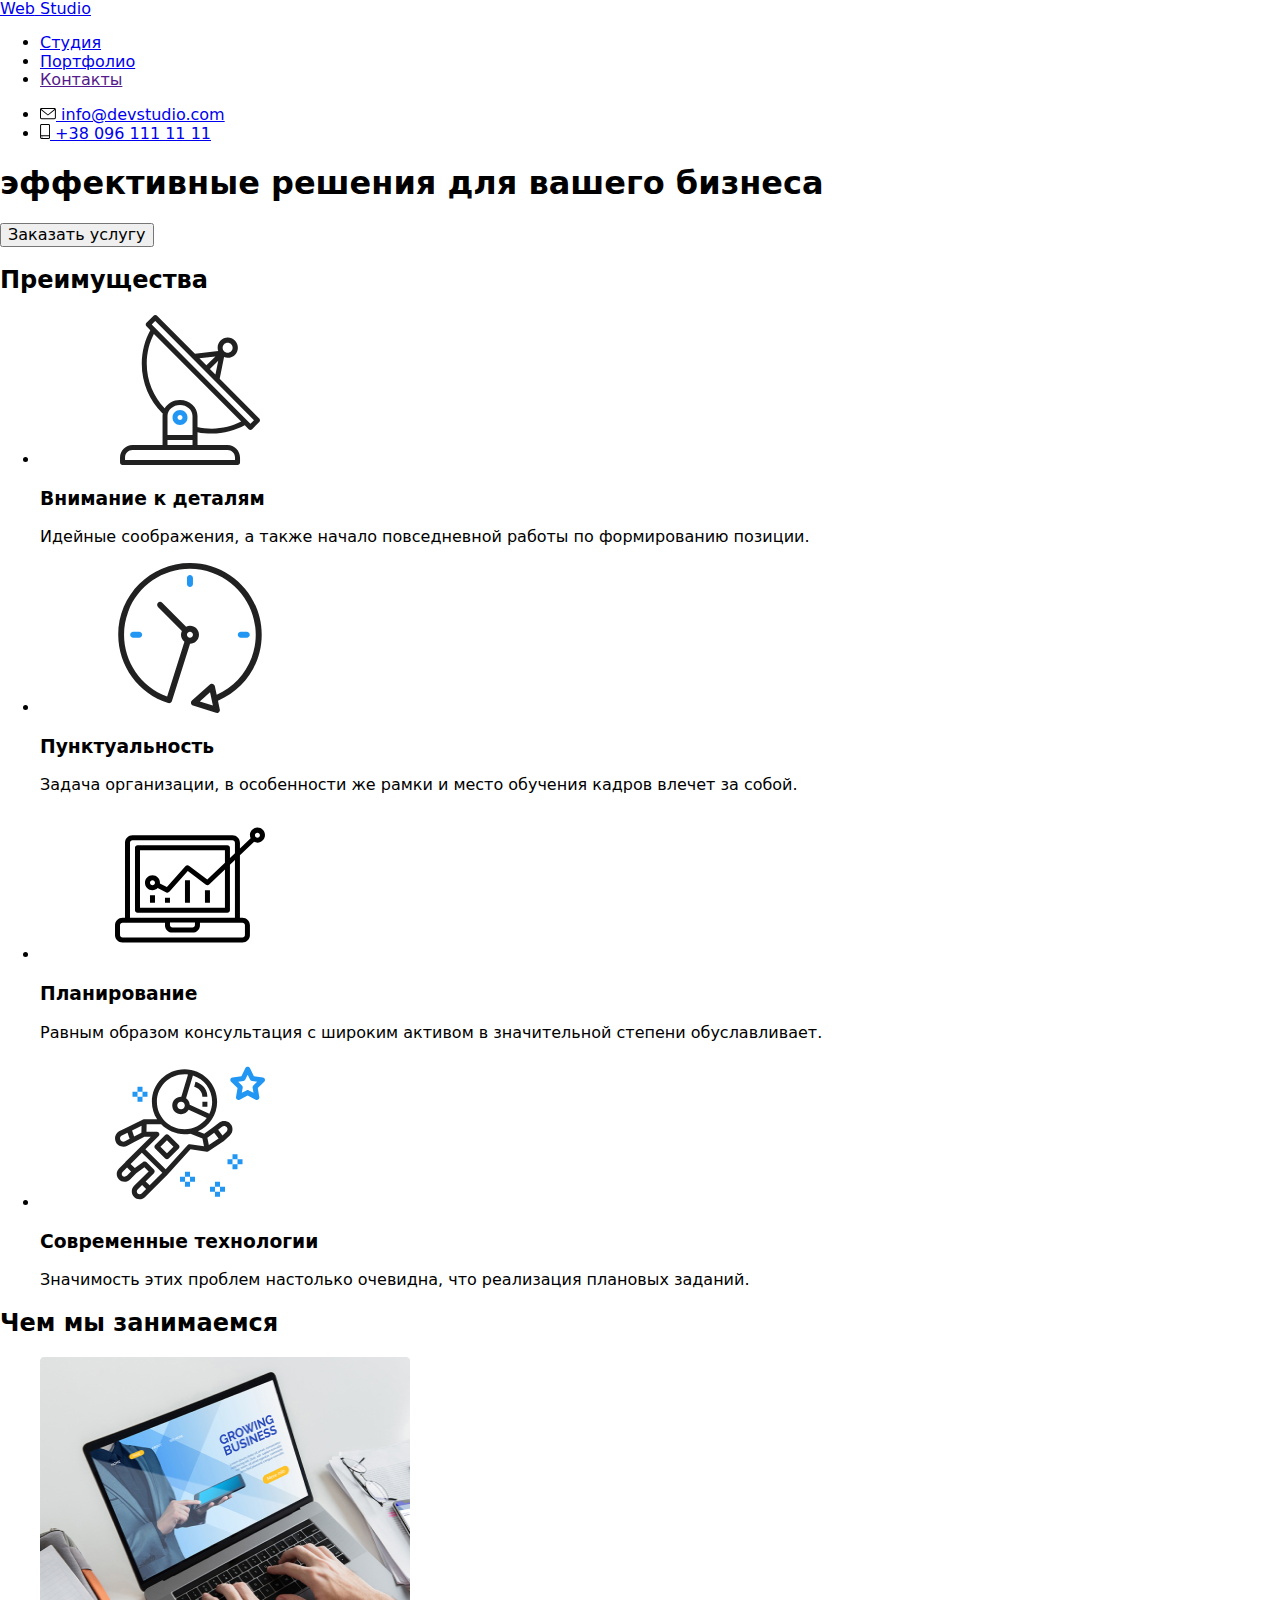
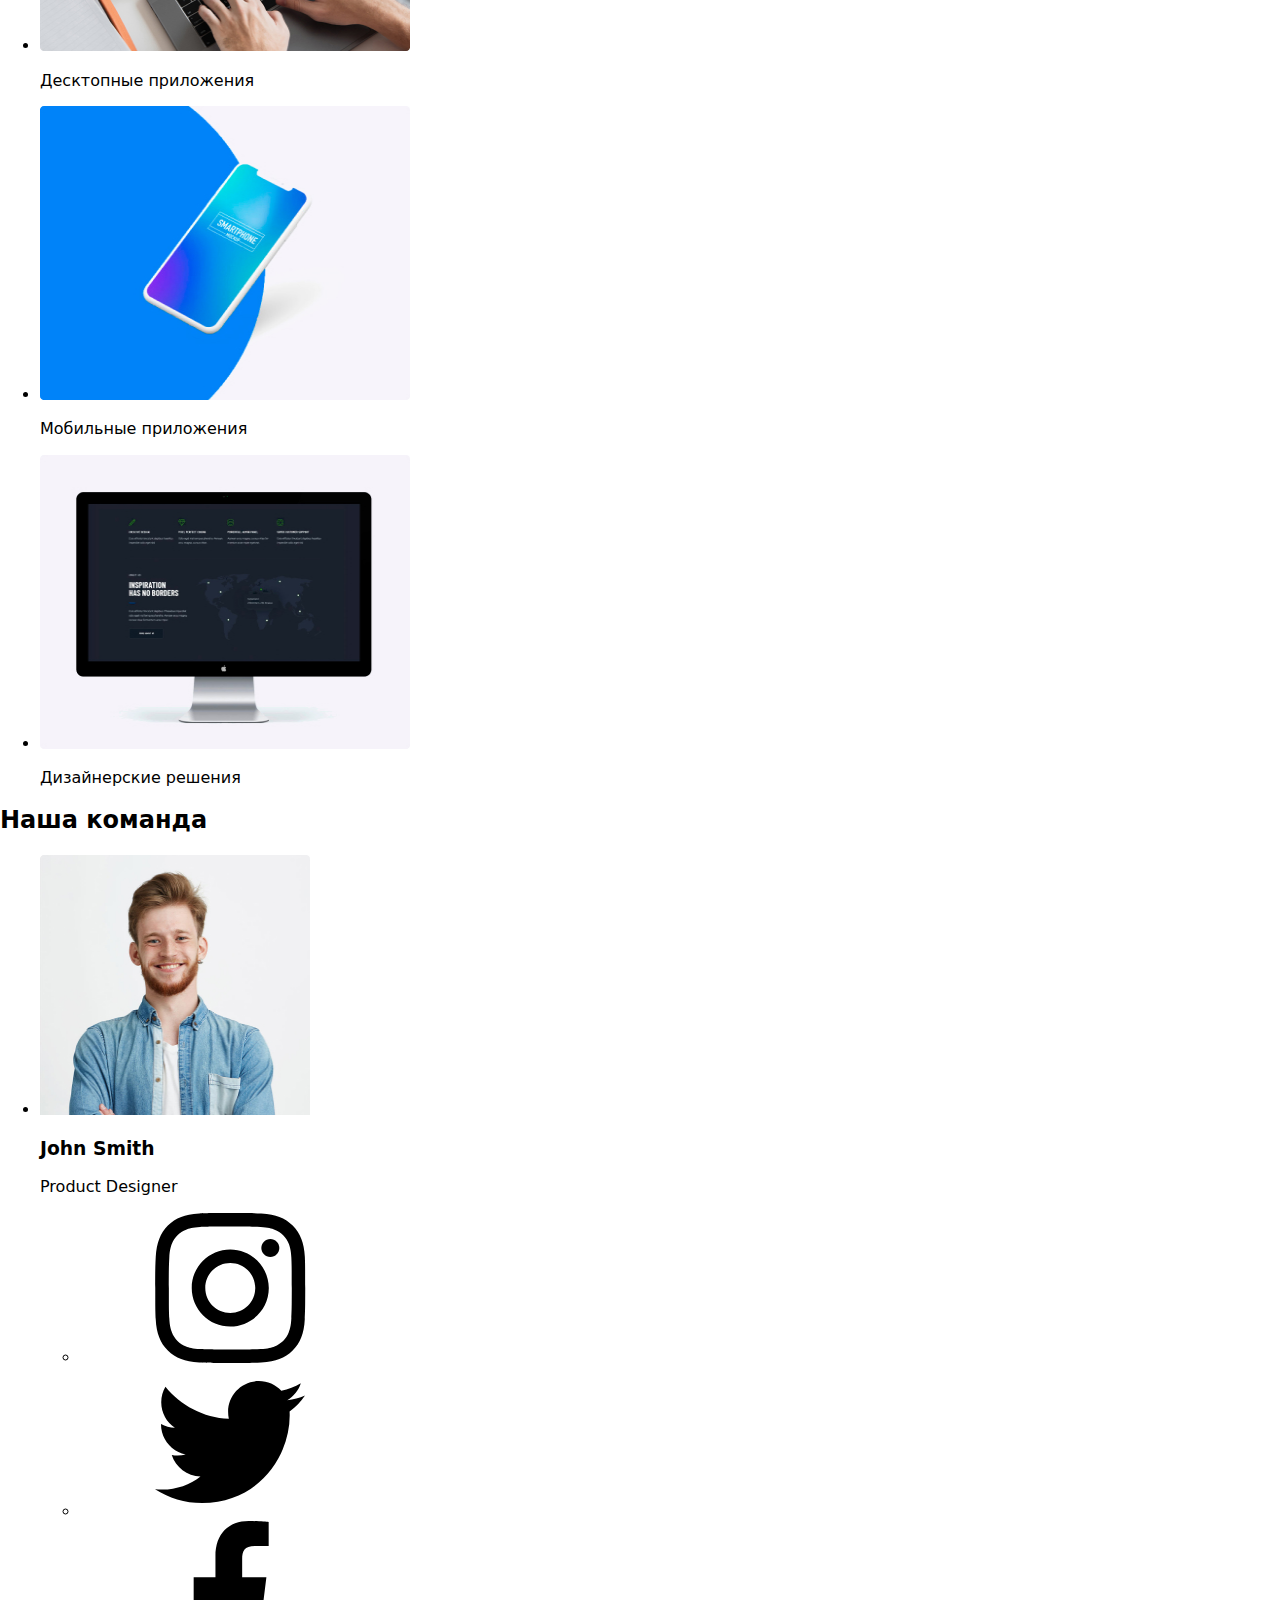
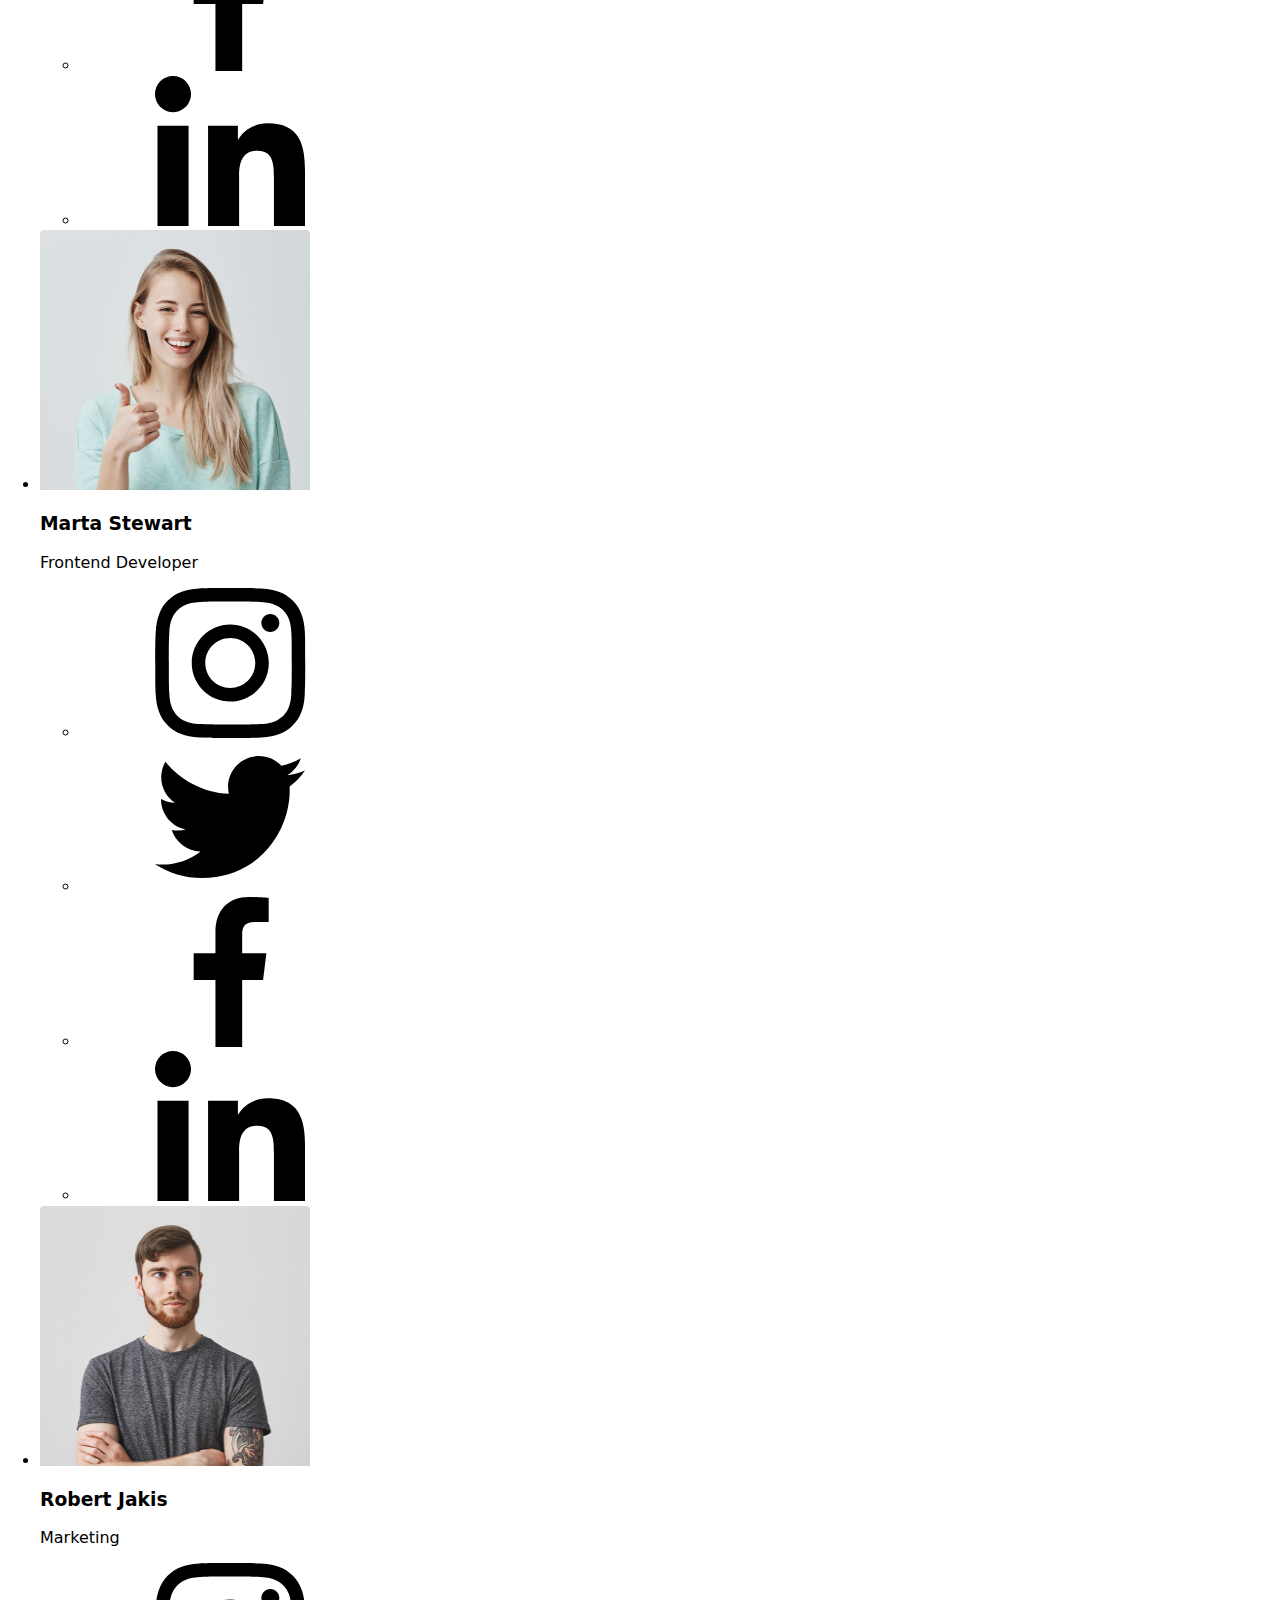
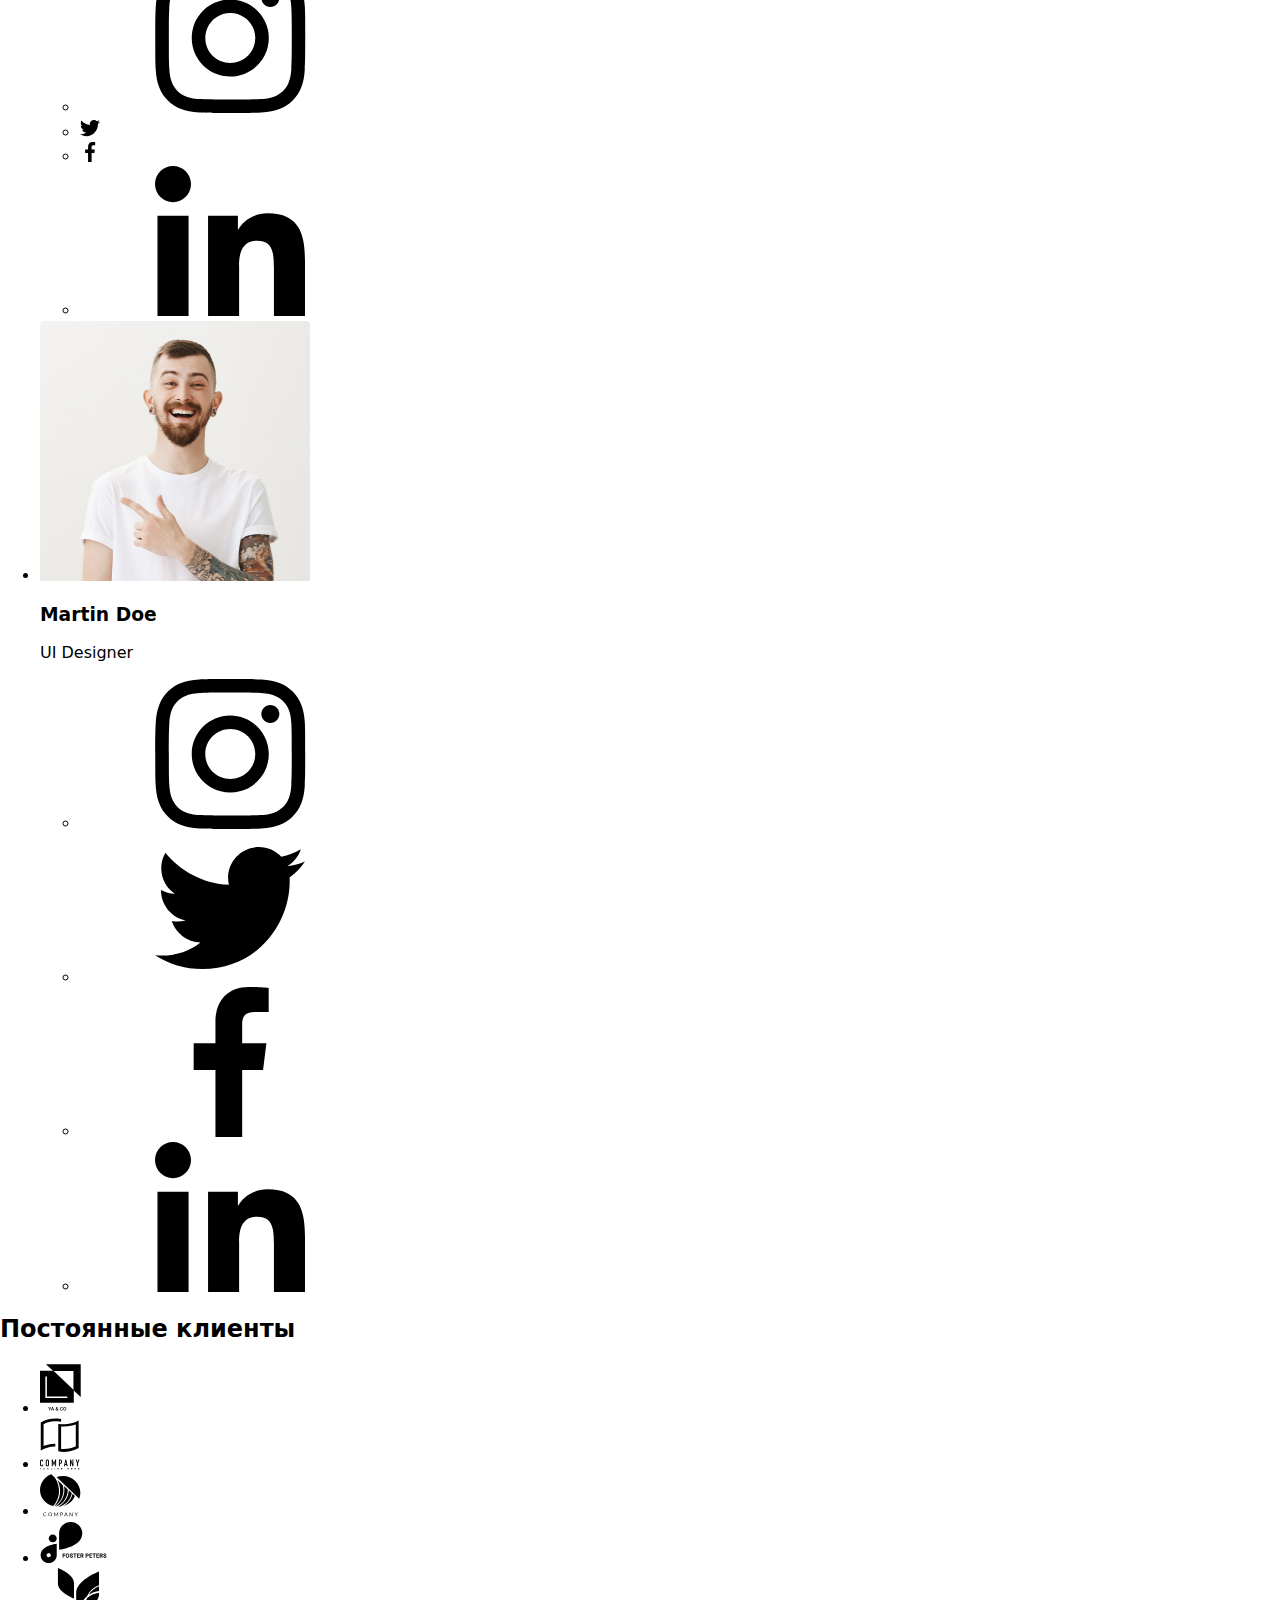
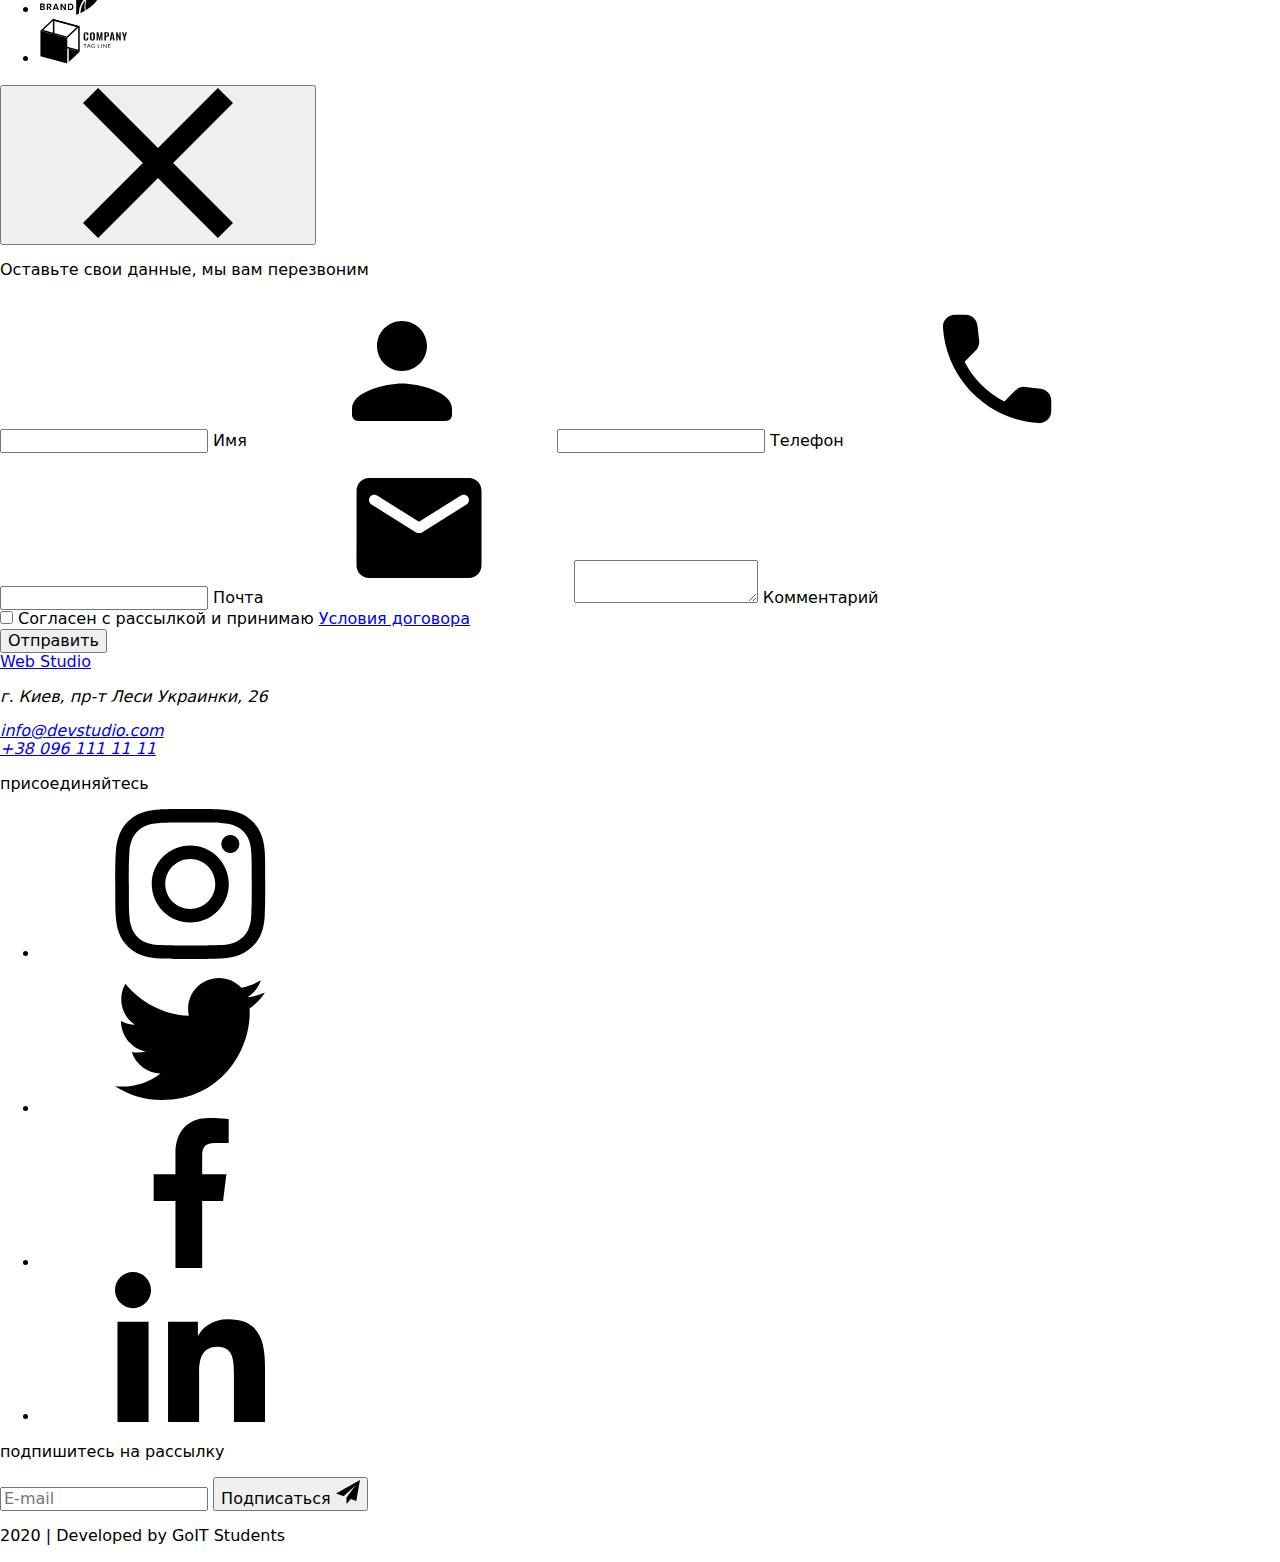
==== index.html @ fe22abee "Добавляет текущие страницы" ====
<!DOCTYPE html>
<html lang="ru">
  <head>
    <meta charset="UTF-8" />
    <meta name="viewport" content="width=device-width, initial-scale=1.0" />
    <title>Studiya</title>
    <link
      href="https://fonts.googleapis.com/css2?family=Raleway:wght@700&family=Roboto:wght@400;500;700;900&display=swap"
      rel="stylesheet"
    />
    <link
      rel="stylesheet"
      href="https://cdnjs.cloudflare.com/ajax/libs/modern-normalize/0.6.0/modern-normalize.min.css"
    />
    <link rel="stylesheet" href="./css/styles.css" />
    <link rel="stylesheet" href="./css/main.css" />
  </head>
  <body>
    <!--Шапка сайта-->
    <header class="page-header">
      <nav class="container main-nav">
        <a href="./index.html" class="logo link">
          <span class="logo-web">Web</span>
          <span class="logo-studio">Studio</span>
        </a>
        <ul class="site-nav list">
          <li class="studio item">
            <a href="./index.html" class="link current">Студия</a>
          </li>
          <li class="portfolio item">
            <a href="./portfolio.html" class="link">Портфолио</a>
          </li>
          <li class="contact item">
            <a href="" class="link">Контакты </a>
          </li>
        </ul>
        <ul class="cont-nav list">
          <li class="item">
            <a href="mailto:info@devstudio.com" class="mail link">
              <svg class="icon-mail" width="16" height="12">
                <use href="./img/symbol-defs.svg#icon-email"></use>
              </svg>
              info@devstudio.com</a
            >
          </li>
          <li class="item">
            <a href="tel:+380961111111" class="phone link">
              <svg class="icon-phone" width="10" height="15">
                <use href="./img/symbol-defs.svg#icon-phone"></use>
              </svg>
              +38 096 111 11 11</a
            >
          </li>
        </ul>
      </nav>
    </header>
    <main>
      <!-- Герой -->
      <section class="hero overlay">
        <div class="hero-item">
          <h1 class="hero-title">эффективные решения для вашего бизнеса</h1>
          <button class="button primary" data-open-modal>
            Заказать услугу
          </button>
        </div>
      </section>
      <!--Преимущества-->
      <section class="section advant">
        <div class="container">
          <h2 class="visually-hidden">Преимущества</h2>
          <ul class="advant-list list">
            <li class="advant-element">
              <div class="advant-item">
                <svg class="icon-advant">
                  <use href="./img/symbol-defs.svg#icon-antenna"></use>
                </svg>
              </div>
              <h3 class="advant-title">Внимание к деталям</h3>
              <p class="advant-text">
                Идейные соображения, а также начало повседневной работы по
                формированию позиции.
              </p>
            </li>
            <li class="advant-element">
              <div class="advant-item">
                <svg class="icon-advant">
                  <use href="./img/symbol-defs.svg#icon-clock"></use>
                </svg>
              </div>
              <h3 class="advant-title">Пунктуальность</h3>
              <p class="advant-text">
                Задача организации, в особенности же рамки и место обучения
                кадров влечет за собой.
              </p>
            </li>
            <li class="advant-element">
              <div class="advant-item">
                <svg class="icon-advant">
                  <use href="./img/symbol-defs.svg#icon-diagram"></use>
                </svg>
              </div>
              <h3 class="advant-title">Планирование</h3>
              <p class="advant-text">
                Равным образом консультация с широким активом в значительной
                степени обуславливает.
              </p>
            </li>
            <li class="advant-element">
              <div class="advant-item">
                <svg class="icon-advant">
                  <use href="./img/symbol-defs.svg#icon-astronaut"></use>
                </svg>
              </div>
              <h3 class="advant-title">Современные технологии</h3>
              <p class="advant-text">
                Значимость этих проблем настолько очевидна, что реализация
                плановых заданий.
              </p>
            </li>
          </ul>
        </div>
      </section>
      <!-- Чем мы занимаемся -->
      <section class="section doing">
        <div class="container">
          <h2>Чем мы занимаемся</h2>
          <ul class="doing-list list">
            <li class="doing-element">
              <div>
                <a href="">
                  <img
                    src="./img/studiya/desktop_applications.jpg"
                    alt="Десктопные приложения"
                    width="370"
                    height="294"
                  />
                </a>
                <p class="doing-text">
                  Десктопные приложения
                </p>
              </div>
            </li>
            <li class="doing-element">
              <a href="">
                <img
                  src="./img/studiya/mobile_applications.jpg"
                  alt="Мобильные приложения"
                  width="370"
                  height="294"
                />
              </a>
              <p class="doing-text">
                Мобильные приложения
              </p>
            </li>
            <li class="doing-element">
              <a href="">
                <img
                  src="./img/studiya/designe_applications.jpg"
                  alt="Дизайнерские решения"
                  width="370"
                  height="294"
                />
              </a>
              <p class="doing-text">
                Дизайнерские решения
              </p>
            </li>
          </ul>
        </div>
      </section>
      <!--Команда-->
      <section class="section team">
        <div class="container Team">
          <h2>Наша команда</h2>
          <ul class="team-list list">
            <li class="team-element">
              <img
                src="./img/studiya/john_smith.jpg"
                alt="На фото Джон Смит"
                width="270"
                height="260"
              />
              <h3 class="team-title">John Smith</h3>
              <p class="team-position">
                Product Designer
              </p>
              <ul class="slinks list">
                <li class="link-slink">
                  <a href="" class="slinks-item" aria-label="Инстаграм">
                    <svg class="icon-slink">
                      <use href="./img/symbol-defs.svg#icon-instagram"></use>
                    </svg>
                  </a>
                </li>
                <li class="link-slink">
                  <a href="" class="slinks-item" aria-label="Твитер">
                    <svg class="icon-slink">
                      <use href="./img/symbol-defs.svg#icon-twitter1"></use>
                    </svg>
                  </a>
                </li>
                <li class="link-slink">
                  <a href="" class="slinks-item" aria-label="Фейсбук">
                    <svg class="icon-slink">
                      <use href="./img/symbol-defs.svg#icon-facebook"></use>
                    </svg>
                  </a>
                </li>
                <li class="link-slink">
                  <a href="" class="slinks-item" aria-label="Линкедин">
                    <svg class="icon-slink">
                      <use href="./img/symbol-defs.svg#icon-linkedin"></use>
                    </svg>
                  </a>
                </li>
              </ul>
            </li>
            <li class="team-element">
              <img
                src="./img/studiya/marta_stewart.jpg"
                alt="На фото Марта Стевант"
                width="270"
                height="260"
              />
              <h3 class="team-title">Marta Stewart</h3>
              <p class="team-position">
                Frontend Developer
              </p>
              <ul class="slinks list">
                <li class="link-slink">
                  <a href="" class="slinks-item" aria-label="Инстаграм">
                    <svg class="icon-slink">
                      <use href="./img/symbol-defs.svg#icon-instagram"></use>
                    </svg>
                  </a>
                </li>
                <li class="link-slink">
                  <a href="" class="slinks-item" aria-label="Твитер">
                    <svg class="icon-slink">
                      <use href="./img/symbol-defs.svg#icon-twitter1"></use>
                    </svg>
                  </a>
                </li>
                <li class="link-slink">
                  <a href="" class="slinks-item" aria-label="Фейсбук">
                    <svg class="icon-slink">
                      <use href="./img/symbol-defs.svg#icon-facebook"></use>
                    </svg>
                  </a>
                </li>
                <li class="link-slink">
                  <a href="" class="slinks-item" aria-label="Линкедин">
                    <svg class="icon-slink">
                      <use href="./img/symbol-defs.svg#icon-linkedin"></use>
                    </svg>
                  </a>
                </li>
              </ul>
            </li>
            <li class="team-element">
              <img
                src="./img/studiya/robert_jakis.jpg"
                alt="На фото Роберт Джакис"
                width="270"
                height="260"
              />
              <h3 class="team-title">Robert Jakis</h3>
              <p class="team-position">
                Marketing
              </p>
              <ul class="slinks list">
                <li class="link-slink">
                  <a href="" class="slinks-item" aria-label="Инстаграм">
                    <svg class="icon-slink">
                      <use href="./img/symbol-defs.svg#icon-instagram"></use>
                    </svg>
                  </a>
                </li>
                <li class="link-slink">
                  <a href="" class="slinks-item" aria-label="Твитер">
                    <svg class="icon-slink" width="20" height="20">
                      <use href="./img/symbol-defs.svg#icon-twitter1"></use>
                    </svg>
                  </a>
                </li>
                <li class="link-slink">
                  <a href="" class="slinks-item" aria-label="Фейсбук">
                    <svg class="icon-slink" width="20" height="20">
                      <use href="./img/symbol-defs.svg#icon-facebook"></use>
                    </svg>
                  </a>
                </li>
                <li class="link-slink">
                  <a href="" class="slinks-item" aria-label="Линкедин">
                    <svg class="icon-slink">
                      <use href="./img/symbol-defs.svg#icon-linkedin"></use>
                    </svg>
                  </a>
                </li>
              </ul>
            </li>
            <li class="team-element">
              <img
                src="./img/studiya/martin_doe.jpg"
                alt="На фото Мартин Дое"
                width="270"
                height="260"
              />
              <h3 class="team-title">Martin Doe</h3>
              <p class="team-position">
                UI Designer
              </p>
              <ul class="slinks list">
                <li class="link-slink">
                  <a href="" class="slinks-item" aria-label="Инстаграм">
                    <svg class="icon-slink">
                      <use href="./img/symbol-defs.svg#icon-instagram"></use>
                    </svg>
                  </a>
                </li>
                <li class="link-slink">
                  <a href="" class="slinks-item" aria-label="Твитер">
                    <svg class="icon-slink">
                      <use href="./img/symbol-defs.svg#icon-twitter1"></use>
                    </svg>
                  </a>
                </li>
                <li class="link-slink">
                  <a href="" class="slinks-item" aria-label="Фейсбук">
                    <svg class="icon-slink">
                      <use href="./img/symbol-defs.svg#icon-facebook"></use>
                    </svg>
                  </a>
                </li>
                <li class="link-slink">
                  <a href="" class="slinks-item" aria-label="Линкедин">
                    <svg class="icon-slink">
                      <use href="./img/symbol-defs.svg#icon-linkedin"></use>
                    </svg>
                  </a>
                </li>
              </ul>
            </li>
          </ul>
        </div>
      </section>

      <!--Клиенты-->
      <section class="section klient">
        <div class="container">
          <h2>Постоянные клиенты</h2>
          <ul class="klient-list list">
            <li class="klient-element">
              <a href="" class="klient-item">
                <svg class="icon-klient" width="45" height="50">
                  <use href="./img/symbol-defs.svg#icon-client1"></use>
                </svg>
              </a>
            </li>
            <li class="klient-element">
              <a href="" class="klient-item">
                <svg class="icon-klient" width="40" height="52">
                  <use href="./img/symbol-defs.svg#icon-client2"></use>
                </svg>
                <!-- <img src="./img/studiya/client2.svg" alt="Клиент2" /> -->
              </a>
            </li>
            <li class="klient-element">
              <a href="" class="klient-item">
                <svg class="icon-klient" width="41" height="43">
                  <use href="./img/symbol-defs.svg#icon-client3"></use>
                </svg>
                <!-- <img src="./img/studiya/client3.svg" alt="Клиент3" /> -->
              </a>
            </li>
            <li class="klient-element">
              <a href="" class="klient-item">
                <svg class="icon-klient" width="80" height="42">
                  <use href="./img/symbol-defs.svg#icon-client4"></use>
                </svg>
                <!-- <img src="./img/studiya/client4.svg" alt="Клиент4" /> -->
              </a>
            </li>
            <li class="klient-element">
              <a href="" class="klient-item">
                <svg class="icon-klient" width="59" height="47">
                  <use href="./img/symbol-defs.svg#icon-client5"></use>
                </svg>
                <!-- <img src="./img/studiya/client5.svg" alt="Клиент5" /> -->
              </a>
            </li>
            <li class="klient-element">
              <a href="" class="klient-item">
                <svg class="icon-klient" width="88" height="45">
                  <use href="./img/symbol-defs.svg#icon-client6"></use>
                </svg>
                <!-- <img src="./img/studiya/client6.svg" alt="Клиент6" /> -->
              </a>
            </li>
          </ul>
        </div>
      </section>
      <!-- Модальное окно и форма "Заказать услугу" -->
      <div class="backdrop is-hidden" data-backdrop>
        <div class="modal">
          <button class="modal-close" data-close-modal>
            <svg class="icon-modal-button">
              <use href="./img/symbol-defs.svg#icon-icon-btn-modal"></use>
            </svg>
          </button>
          <form class="form js-form" id="modal-form">
            <p class="form-text">Оставьте свои данные, мы вам перезвоним</p>
            <div class="form-container">
              <label class="form-field">
                <input
                  type="text"
                  name="name"
                  class="form-input"
                  placeholder=" "
                />
                <span class="label-text">Имя</span>
                <span class="icon-input">
                  <svg class="icon-person">
                    <use href="./img/symbol-defs.svg#icon-person-black"></use>
                  </svg>
                </span>
              </label>

              <label class="form-field">
                <input
                  type="tel"
                  name="tel"
                  class="form-input"
                  placeholder=" "
                />
                <span class="label-text">Телефон</span>
                <span class="icon-input">
                  <svg class="icon-person">
                    <use href="./img/symbol-defs.svg#icon-phone-black"></use>
                  </svg>
                </span>
              </label>

              <label class="form-field">
                <input
                  type="email"
                  name="mail"
                  class="form-input"
                  placeholder=" "
                />
                <span class="label-text">Почта</span>
                <span class="icon-input">
                  <svg class="icon-person">
                    <use href="./img/symbol-defs.svg#icon-email-black"></use>
                  </svg>
                </span>
              </label>

              <label class="form-field">
                <textarea
                  name="comment"
                  placeholder=" "
                  class="form-input comment"
                ></textarea>
                <span class="label-text comment">Комментарий</span>
              </label>
            </div>
            <div class="form-policy">
              <label class="policy-text">
                <input type="checkbox" name="policy" class="policy-checkbox" />
                <span class="icon-checkbox"></span>
                Согласен с рассылкой и принимаю
                <a target="_blank" href="#" class="policy-text policy-link"
                  >Условия договора</a
                >
              </label>
            </div>
            <button type="submit" class="modal-button">Отправить</button>
          </form>
        </div>
      </div>
    </main>
    <!--Футер-->
    <footer>
      <div class="container page-footer">
        <div class="footer-address">
          <a href="./index.html" class="logo-footer link">
            <span class="logo-web">Web</span>
            <span class="logo-foot">Studio</span>
          </a>
          <address class="address-container">
            <p class="add">г. Киев, пр-т Леси Украинки, 26</p>
            <a href="mailto:info@devstudio.com" class="add-link link"
              >info@devstudio.com</a
            ><br />
            <a href="tel:+380961111111" class="add-link link"
              >+38 096 111 11 11</a
            >
          </address>
        </div>
        <div class="footer-slikns">
          <p class="slikns-text">присоединяйтесь</p>
          <ul class="slikns-list list">
            <li class="slikns-links">
              <a href="" class="icon-slinks" aria-label="Ссылка на instagram ">
                <svg class="icon-slink">
                  <use href="./img/symbol-defs.svg#icon-instagram"></use>
                </svg>
              </a>
            </li>
            <li class="slikns-links">
              <a href="" class="icon-slinks" aria-label="Ссылка на twitter ">
                <svg class="icon-slink">
                  <use href="./img/symbol-defs.svg#icon-twitter1"></use>
                </svg>
              </a>
            </li>
            <li class="slikns-links">
              <a href="" class="icon-slinks" aria-label="Ссылка на facebook ">
                <svg class="icon-slink">
                  <use href="./img/symbol-defs.svg#icon-facebook"></use>
                </svg>
              </a>
            </li>
            <li class="slikns-links">
              <a href="" class="icon-slinks" aria-label="Ссылка на linkedln ">
                <svg class="icon-slink">
                  <use href="./img/symbol-defs.svg#icon-linkedin"></use>
                </svg>
              </a>
            </li>
          </ul>
        </div>
        <div class="footer-subscription">
          <p class="slikns-text">подпишитесь на рассылку</p>
          <div class="sub-container">
            <form class="js-form" id="footer-form">
              <input type="email" class="email-input" placeholder="E-mail" />
              <button type="submit" class="button-secondary">
                Подписаться
                <svg class="icon-button" width="24" height="24">
                  <use href="./img/symbol-defs.svg#icon-icon_send"></use>
                </svg>
              </button>
            </form>
          </div>
        </div>
      </div>
      <p class="copyringht container">2020 | Developed by GoIT Students</p>
    </footer>
    <!-- Javascript для модального окна -->
    <script>
      const refs = {
        openModalBtn: document.querySelector('[data-open-modal]'),
        closeModalBtn: document.querySelector('[data-close-modal]'),
        backdrop: document.querySelector('[data-backdrop]'),
      };

      refs.openModalBtn.addEventListener('click', toggleModal);
      refs.closeModalBtn.addEventListener('click', toggleModal);

      refs.backdrop.addEventListener('click', logBackdropClick);

      function toggleModal() {
        refs.backdrop.classList.toggle('is-hidden');
      }

      function logBackdropClick() {
        console.log('Это клик в бекдроп');
      }
    </script>
    <!-- Javascript для модальной формы  -->
    <script>
      (() => {
        document.querySelector('.js-form').addEventListener('submit', e => {
          e.preventDefault();

          new FormData(e.currentTarget).forEach((value, name) =>
            console.log(`${name}: ${value}`),
          );

          e.currentTarget.reset();
        });
      })();
    </script>
  </body>
</html>
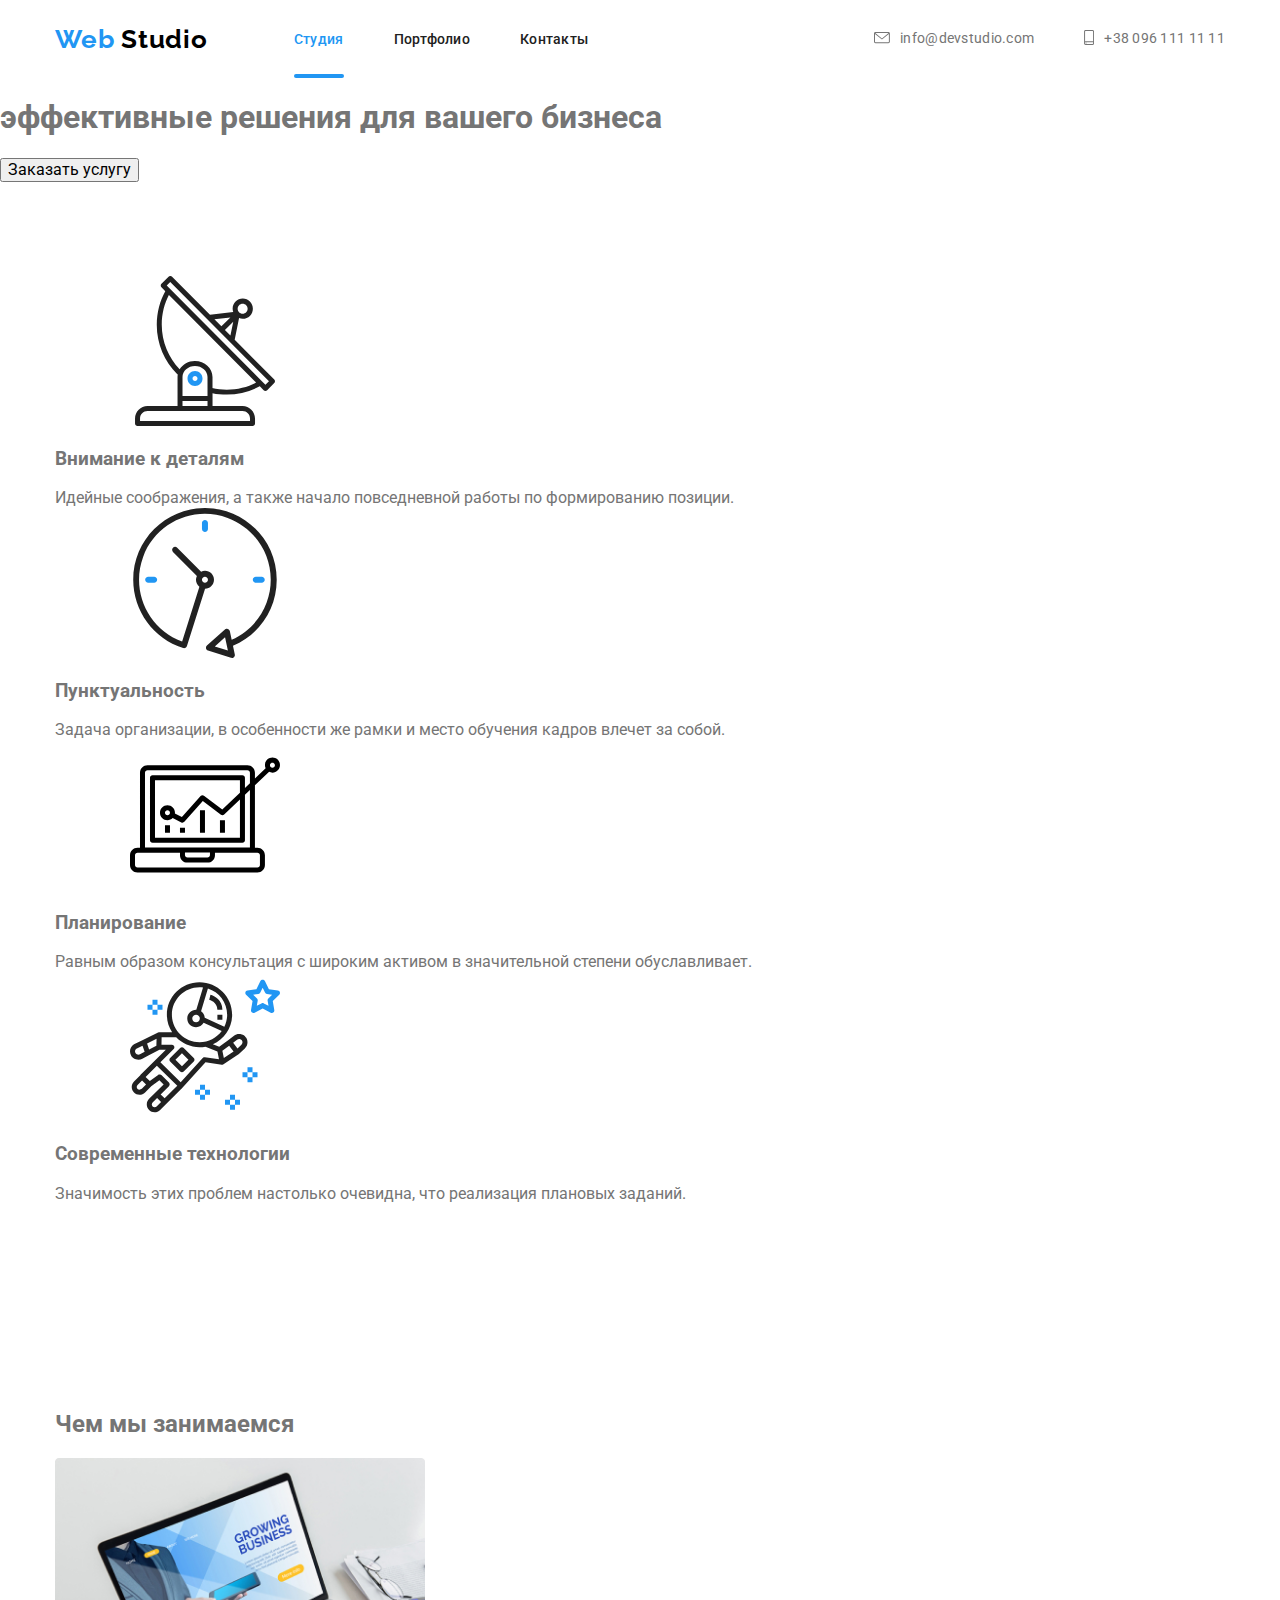
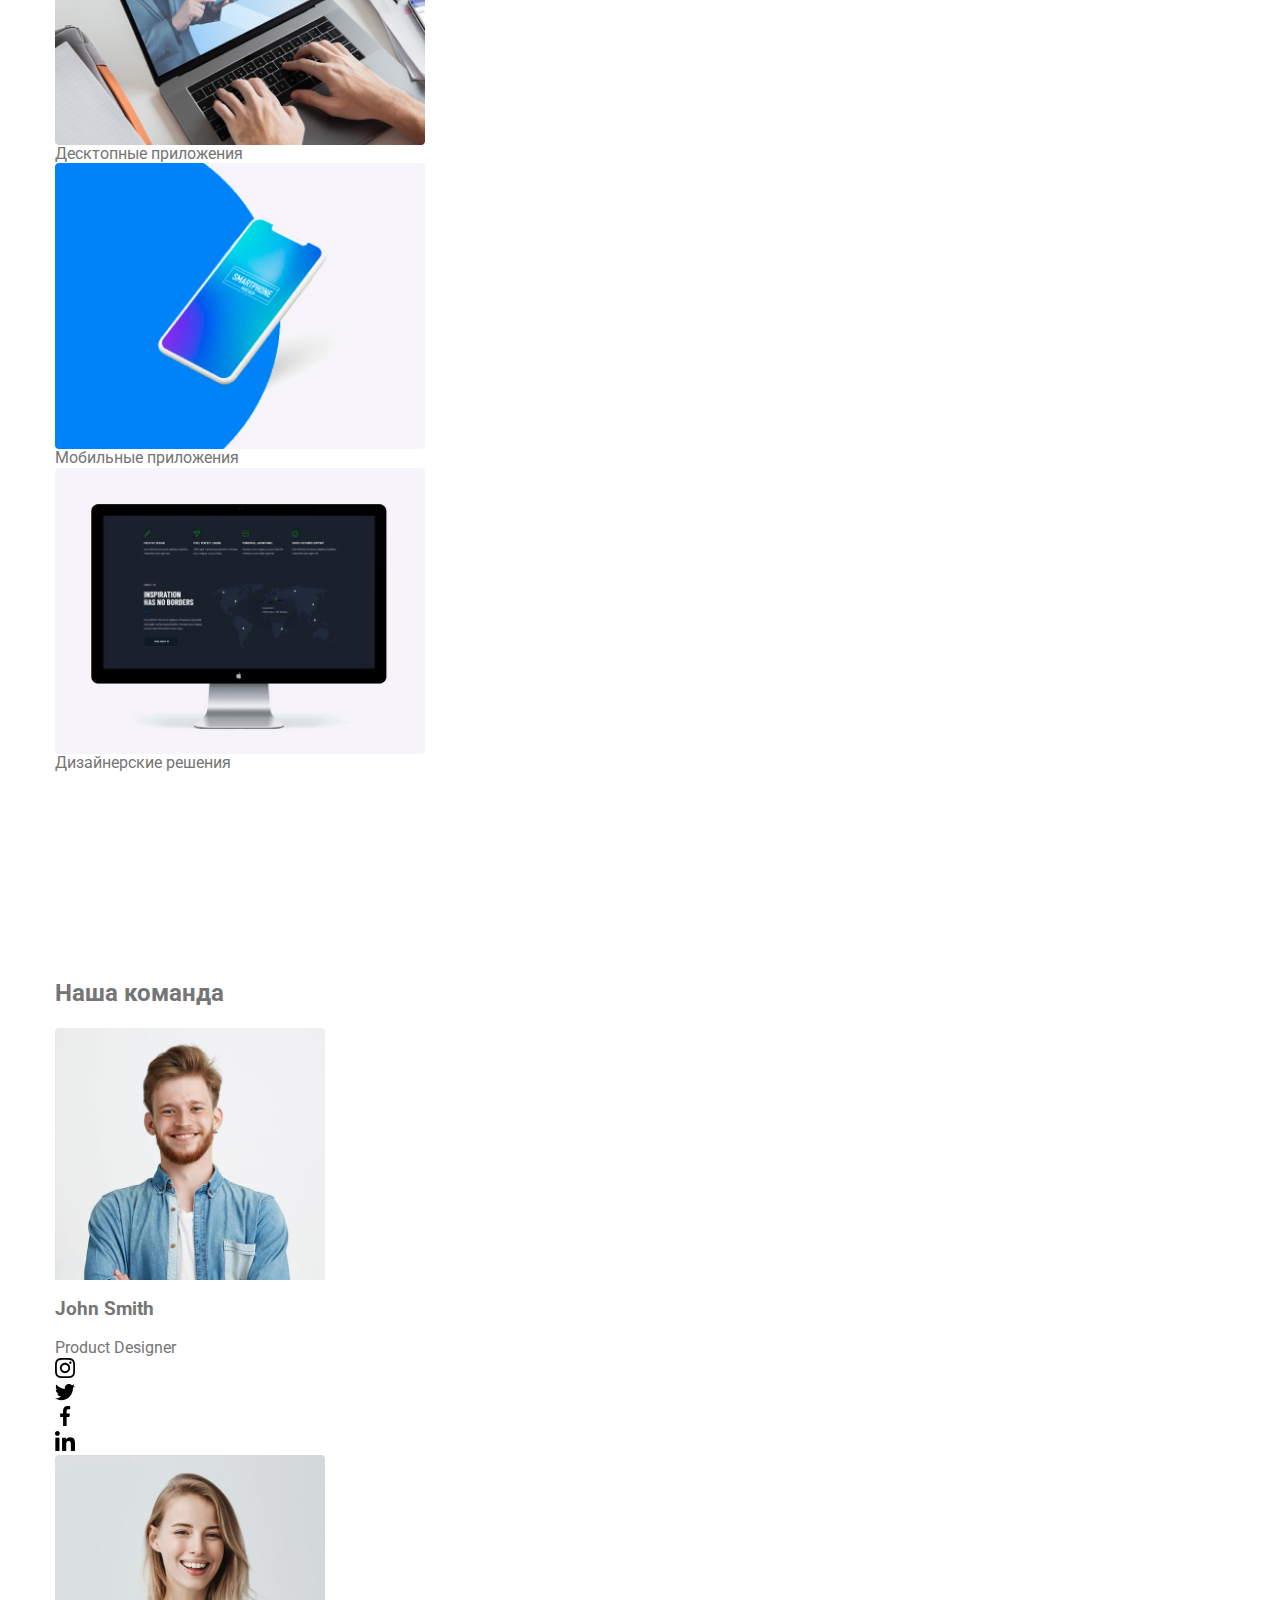
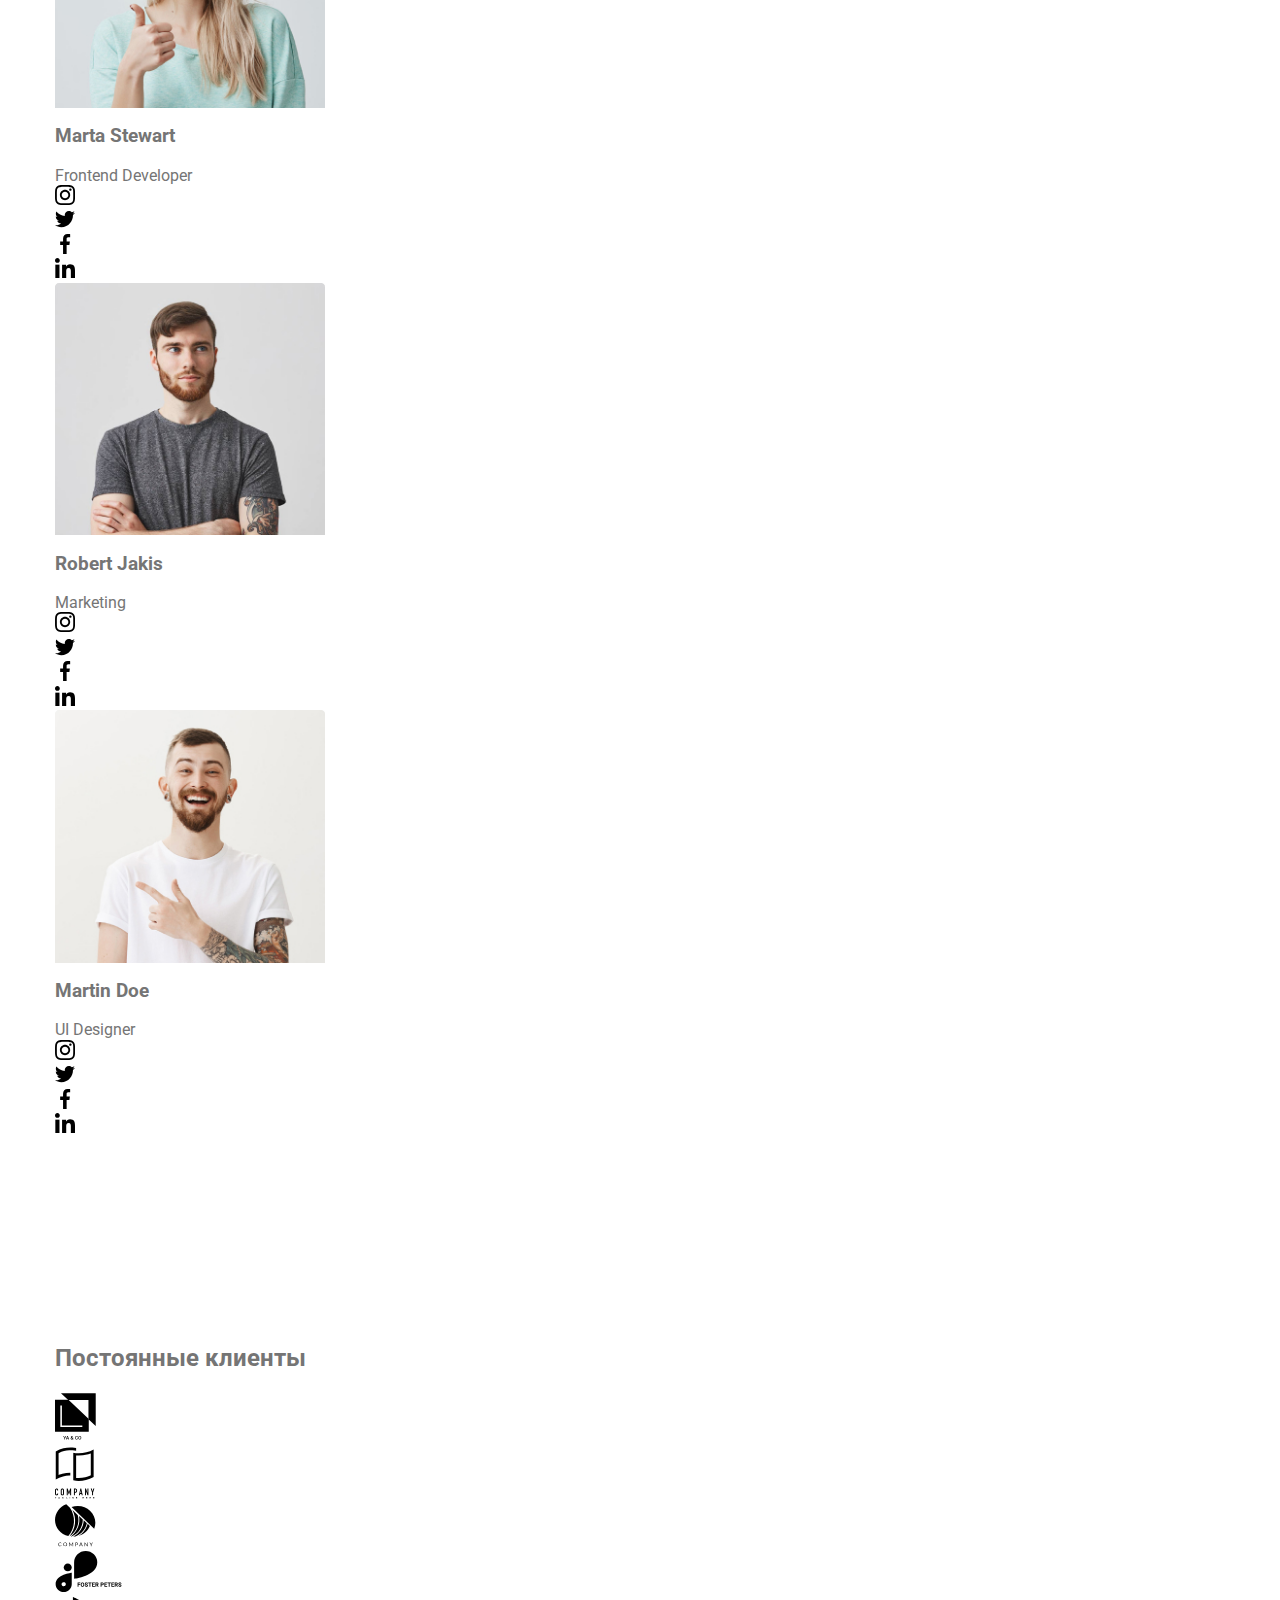
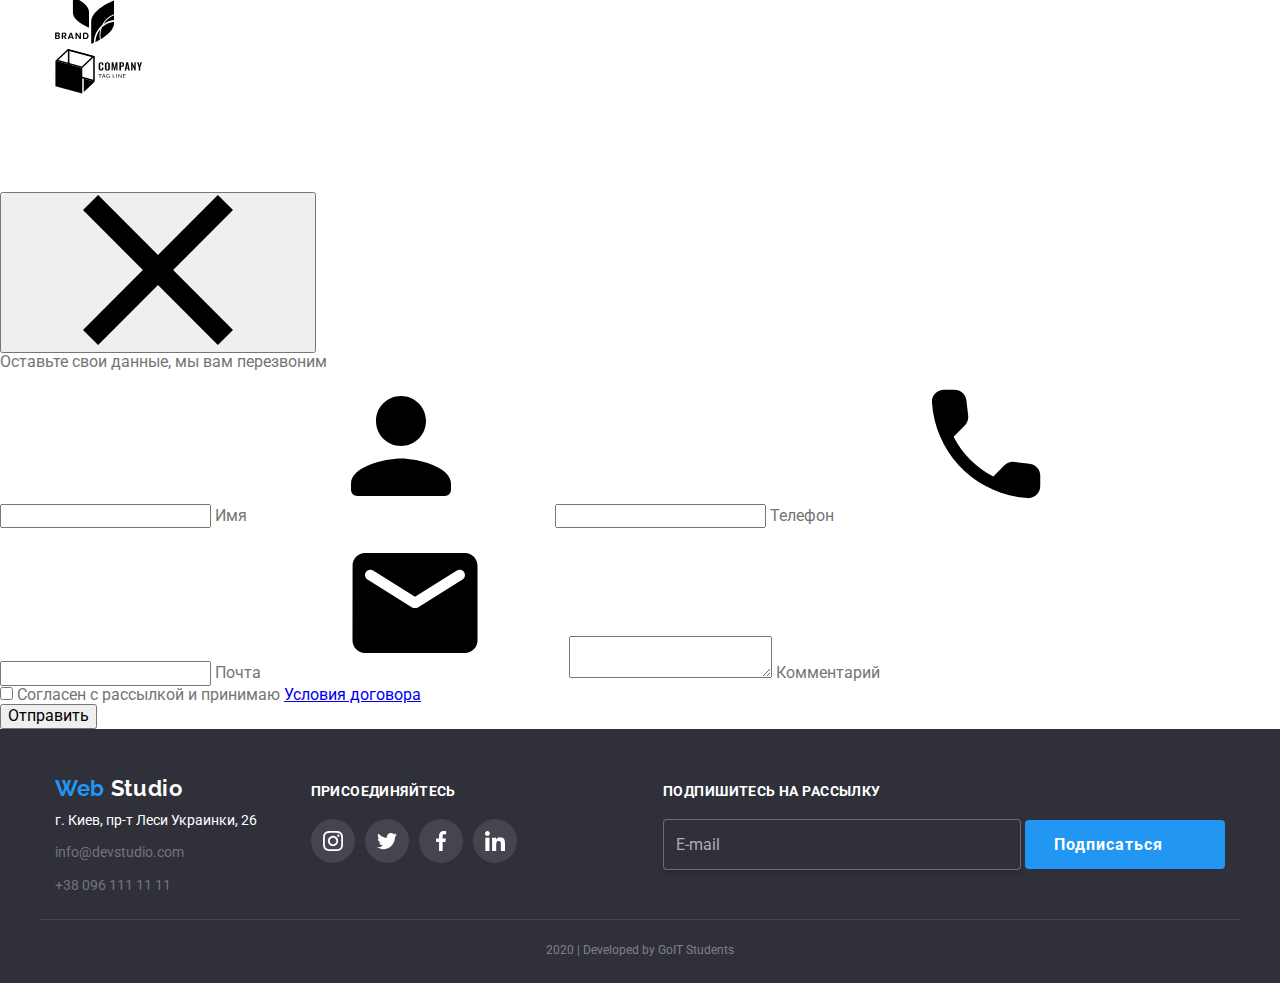
==== commit 22d65983: "Добавляет хедер и футер" ====
--- a/index.html
+++ b/index.html
@@ -12,8 +12,7 @@
       rel="stylesheet"
       href="https://cdnjs.cloudflare.com/ajax/libs/modern-normalize/0.6.0/modern-normalize.min.css"
     />
-    <link rel="stylesheet" href="./css/styles.css" />
-    <link rel="stylesheet" href="./css/main.css" />
+    <link rel="stylesheet" href="./css/main.min.css" />
   </head>
   <body>
     <!--Шапка сайта-->
@@ -279,14 +278,14 @@
                 </li>
                 <li class="link-slink">
                   <a href="" class="slinks-item" aria-label="Твитер">
-                    <svg class="icon-slink" width="20" height="20">
+                    <svg class="icon-slink">
                       <use href="./img/symbol-defs.svg#icon-twitter1"></use>
                     </svg>
                   </a>
                 </li>
                 <li class="link-slink">
                   <a href="" class="slinks-item" aria-label="Фейсбук">
-                    <svg class="icon-slink" width="20" height="20">
+                    <svg class="icon-slink">
                       <use href="./img/symbol-defs.svg#icon-facebook"></use>
                     </svg>
                   </a>
--- a/css/main.min.css
+++ b/css/main.min.css
@@ -0,0 +1,2 @@
+/*! modern-normalize v0.6.0 | MIT License | https://github.com/sindresorhus/modern-normalize */*,*::before,*::after{-webkit-box-sizing:border-box;box-sizing:border-box}:root{-moz-tab-size:4;-o-tab-size:4;tab-size:4}html{line-height:1.15;-webkit-text-size-adjust:100%}body{margin:0}body{font-family:system-ui,-apple-system,"Segoe UI",Roboto,Helvetica,Arial,sans-serif,"Apple Color Emoji","Segoe UI Emoji"}hr{height:0}abbr[title]{-webkit-text-decoration:underline dotted;text-decoration:underline dotted}b,strong{font-weight:bolder}code,kbd,samp,pre{font-family:SFMono-Regular, Consolas, 'Liberation Mono', Menlo, monospace;font-size:1em}small{font-size:80%}sub,sup{font-size:75%;line-height:0;position:relative;vertical-align:baseline}sub{bottom:-0.25em}sup{top:-0.5em}button,input,optgroup,select,textarea{font-family:inherit;font-size:100%;line-height:1.15;margin:0}button,select{text-transform:none}button,[type='button'],[type='reset'],[type='submit']{-webkit-appearance:button}button::-moz-focus-inner,[type='button']::-moz-focus-inner,[type='reset']::-moz-focus-inner,[type='submit']::-moz-focus-inner{border-style:none;padding:0}button:-moz-focusring,[type='button']:-moz-focusring,[type='reset']:-moz-focusring,[type='submit']:-moz-focusring{outline:1px dotted ButtonText}fieldset{padding:0.35em 0.75em 0.625em}legend{padding:0}progress{vertical-align:baseline}[type='number']::-webkit-inner-spin-button,[type='number']::-webkit-outer-spin-button{height:auto}[type='search']{-webkit-appearance:textfield;outline-offset:-2px}[type='search']::-webkit-search-decoration{-webkit-appearance:none}::-webkit-file-upload-button{-webkit-appearance:button;font:inherit}summary{display:list-item}.visually-hidden{position:absolute;width:1px;height:1px;margin:-1px;border:0;padding:0;clip:rect(0 0 0 0);overflow:hidden}.logo,.logo-footer{font-family:Raleway,sans-serif;font-weight:700;line-height:1;letter-spacing:0.03em;text-decoration:none}.slikns-list .icon-slinks{width:44px;height:44px;border-radius:50%}.icon-slink{width:20px;height:20px}body{font-family:Roboto,sans-serif;background-color:#fff;color:#757575}.list{list-style:none;margin:0;padding:0}.link{text-decoration:none;color:#757575}.container{margin-left:auto;margin-right:auto;width:1200px;padding-left:15px;padding-right:15px}img{display:block;max-width:100%;height:auto}p{margin:0}.section{padding-top:94px;padding-bottom:94px}.main-nav{display:-webkit-box;display:-ms-flexbox;display:flex;-webkit-box-align:center;-ms-flex-align:center;align-items:center}.logo{font-size:26px}.logo-web{color:#2196f3}.logo-studio{color:#000}.site-nav{display:-webkit-box;display:-ms-flexbox;display:flex;margin-left:86px}.site-nav .link{display:-webkit-inline-box;display:-ms-inline-flexbox;display:inline-flex;padding-top:32px;padding-bottom:32px;color:#212121;font-weight:500;font-size:14px;line-height:1;letter-spacing:.02em;-webkit-transition:color 250ms cubic-bezier(0.4, 0, 0.2, 1);transition:color 250ms cubic-bezier(0.4, 0, 0.2, 1)}.site-nav .link:hover,.site-nav .link:focus{color:#2196f3}.site-nav .current{color:#2196f3}.site-nav .current::after{content:'';position:absolute;width:100%;height:4px;left:0;bottom:0;background-color:#2196f3;border-radius:2px}.site-nav .item{position:relative}.site-nav .item+.item{margin-left:50px}.cont-nav{display:-webkit-inline-box;display:-ms-inline-flexbox;display:inline-flex;-webkit-box-align:center;-ms-flex-align:center;align-items:center;margin-left:auto;font-size:14px;letter-spacing:0.02em}.cont-nav .link{display:-webkit-inline-box;display:-ms-inline-flexbox;display:inline-flex;-webkit-box-align:center;-ms-flex-align:center;align-items:center;-webkit-transition:color 250ms cubic-bezier(0.4, 0, 0.2, 1);transition:color 250ms cubic-bezier(0.4, 0, 0.2, 1)}.cont-nav .link:hover,.cont-nav .link:focus{color:#2196f3}.cont-nav .item+.item{margin-left:50px}.icon-mail{fill:#757575;margin-right:10px;-webkit-transition:fill 250ms cubic-bezier(0.4, 0, 0.2, 1);transition:fill 250ms cubic-bezier(0.4, 0, 0.2, 1)}.mail:hover .icon-mail,.mail:focus .icon-mail{fill:#2196f3}.icon-phone{fill:#757575;margin-right:10px;-webkit-transition:fill 250ms cubic-bezier(0.4, 0, 0.2, 1);transition:fill 250ms cubic-bezier(0.4, 0, 0.2, 1)}.phone:hover .icon-phone,.phone:focus .icon-phone{fill:#2196f3}footer{background-color:#2f303a;color:#fff}.page-footer{display:-webkit-box;display:-ms-flexbox;display:flex;-webkit-box-align:baseline;-ms-flex-align:baseline;align-items:baseline;padding-top:48px;-webkit-box-pack:justify;-ms-flex-pack:justify;justify-content:space-between}.address-container{font-size:14px;line-height:1.7;font-style:normal}.logo-foot{color:#fff}.logo-footer{display:block;margin-bottom:10px;font-size:22px}.add{margin-top:0;margin-bottom:9px}.add-link{display:inline-block;-webkit-transition:color 250ms cubic-bezier(0.4, 0, 0.2, 1);transition:color 250ms cubic-bezier(0.4, 0, 0.2, 1)}.add-link:not(:last-child){margin-bottom:9px}.add-link:hover,.add-link:focus{color:#2196f3}.email-input{margin-top:0px 0px 12px;color:#fff;font-size:16px;line-height:1.87;display:inline-block;min-width:358px;padding:10px 58px 10px 12px;border-radius:4px;border-style:solid;border:1px solid rgba(255,255,255,0.3);-webkit-box-shadow:0px 4px 4px rgba(0,0,0,0.15);box-shadow:0px 4px 4px rgba(0,0,0,0.15);background-color:#2f303a;-o-border-image:initial;border-image:initial}.email-input::-webkit-input-placeholder{color:rgba(255,255,255,0.6)}.email-input:-ms-input-placeholder{color:rgba(255,255,255,0.6)}.email-input::-ms-input-placeholder{color:rgba(255,255,255,0.6)}.email-input::placeholder{color:rgba(255,255,255,0.6)}.copyringht{color:rgba(255,255,255,0.4);margin-top:0;margin-bottom:0;padding-top:18px;padding-bottom:21px;font-size:12px;line-height:2;text-align:center;border-top:1px solid rgba(255,255,255,0.1)}.footer-slikns{padding-bottom:21px;margin-right:93px;font-weight:700;font-size:14px;line-height:1.14;text-transform:uppercase}.slikns-list{display:-webkit-box;display:-ms-flexbox;display:flex}.slikns-list .icon-slinks{display:-webkit-box;display:-ms-flexbox;display:flex;-webkit-box-pack:center;-ms-flex-pack:center;justify-content:center;-webkit-box-align:center;-ms-flex-align:center;align-items:center;background-color:rgba(255,255,255,0.1);-webkit-transition:all 250ms cubic-bezier(0.4, 0, 0.2, 1);transition:all 250ms cubic-bezier(0.4, 0, 0.2, 1);fill:#fff;transition:all 250ms cubic-bezier(0.4, 0, 0.2, 1)}.slikns-list .icon-slinks:hover,.slikns-list .icon-slinks:focus{background-color:#2196f3;-webkit-transform:scale(1.3);transform:scale(1.3)}.slikns-links:not(:last-child){margin-right:10px}.slikns-text{margin-bottom:21px;font-weight:700;font-size:14px;line-height:1;letter-spacing:.03em;text-transform:uppercase}.button-secondary{border:none;font-weight:700;font-size:16px;line-height:1.87;letter-spacing:.06em;-webkit-box-align:center;-ms-flex-align:center;align-items:center;color:#fff;background-color:#2196f3;text-decoration:none;border-radius:4px;margin-bottom:50px;padding:10px 29px;display:-webkit-inline-box;display:-ms-inline-flexbox;display:inline-flex;min-width:200px;-webkit-transition:all 250ms cubic-bezier(0.4, 0, 0.2, 1);transition:all 250ms cubic-bezier(0.4, 0, 0.2, 1)}.button-secondary:hover,.button-secondary:focus{background-color:#fff;color:#2196f3;fill:#2196f3}.button-secondary .icon-button{fill:#fff;-webkit-transition:fill 250ms cubic-bezier(0.4, 0, 0.2, 1);transition:fill 250ms cubic-bezier(0.4, 0, 0.2, 1)}:hover .button-secondary .icon-button,:focus .button-secondary .icon-button{fill:#2196f3}
+/*# sourceMappingURL=main.min.css.map */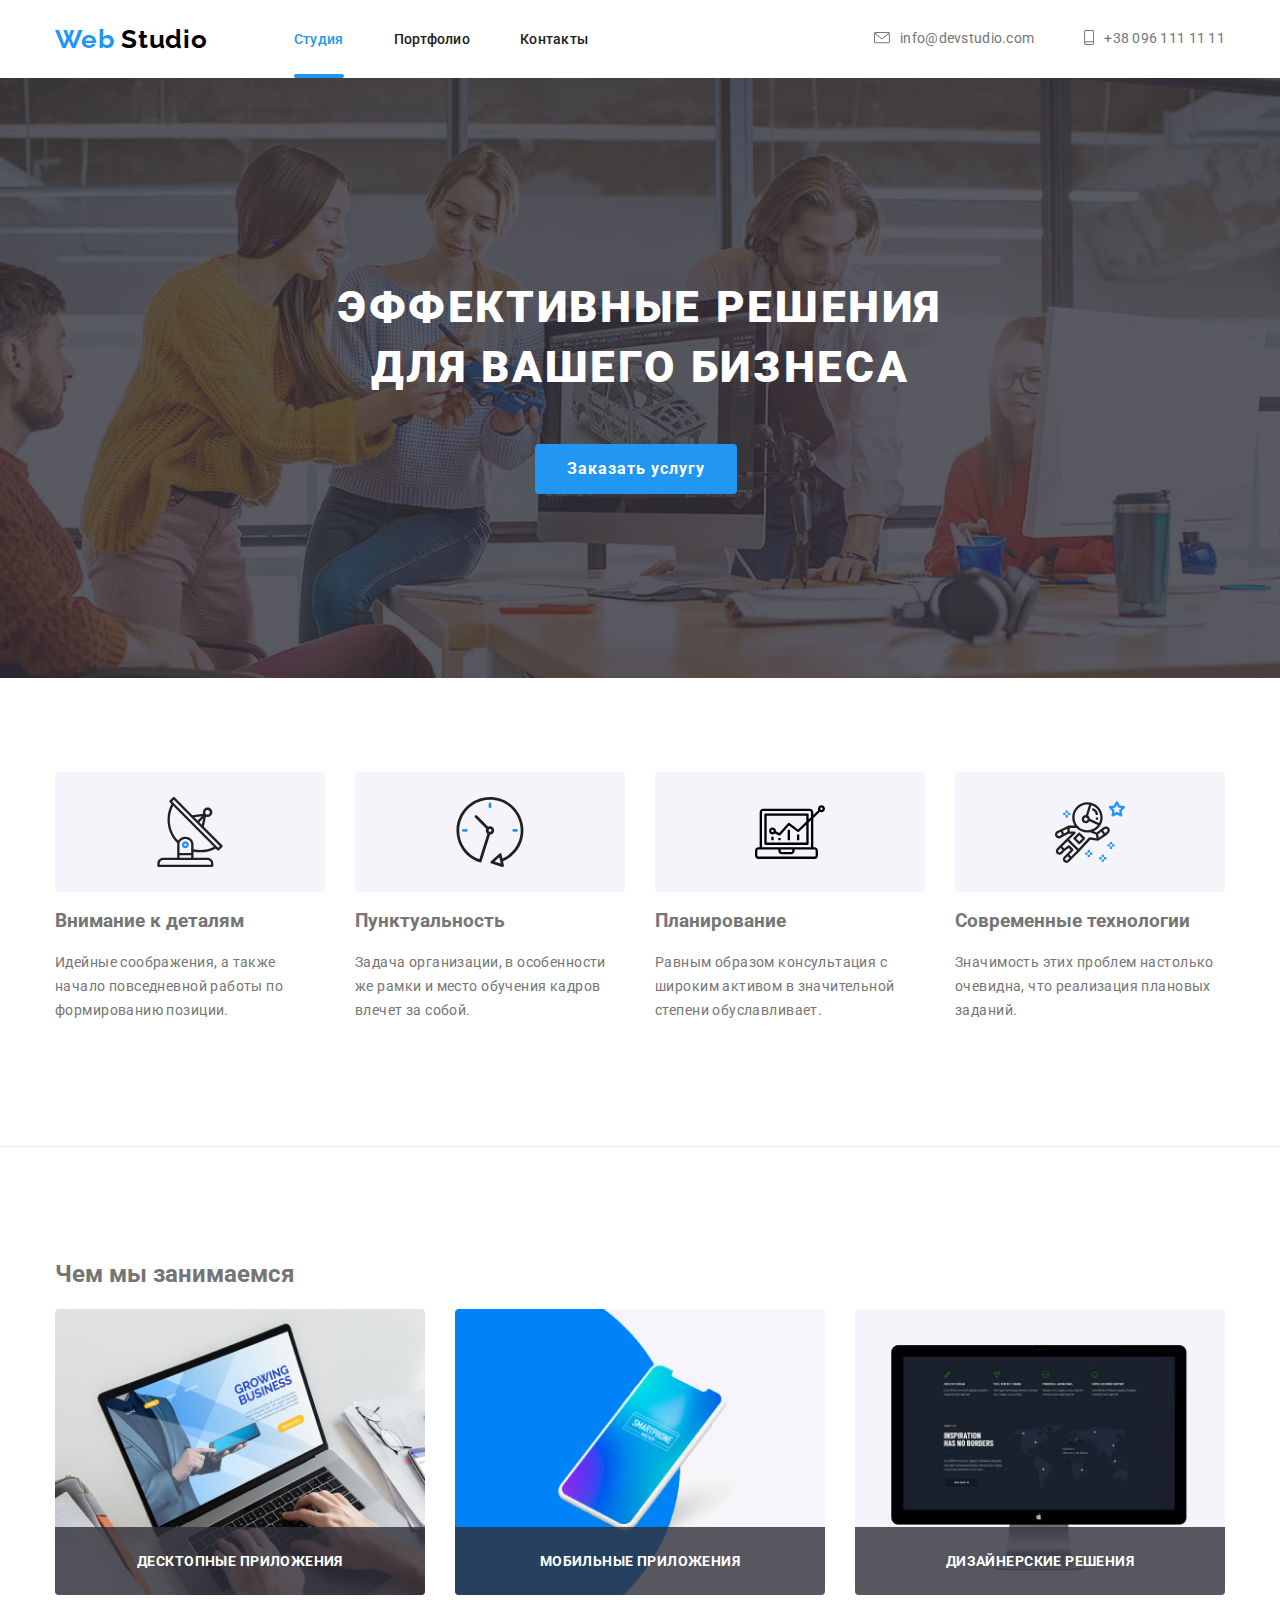
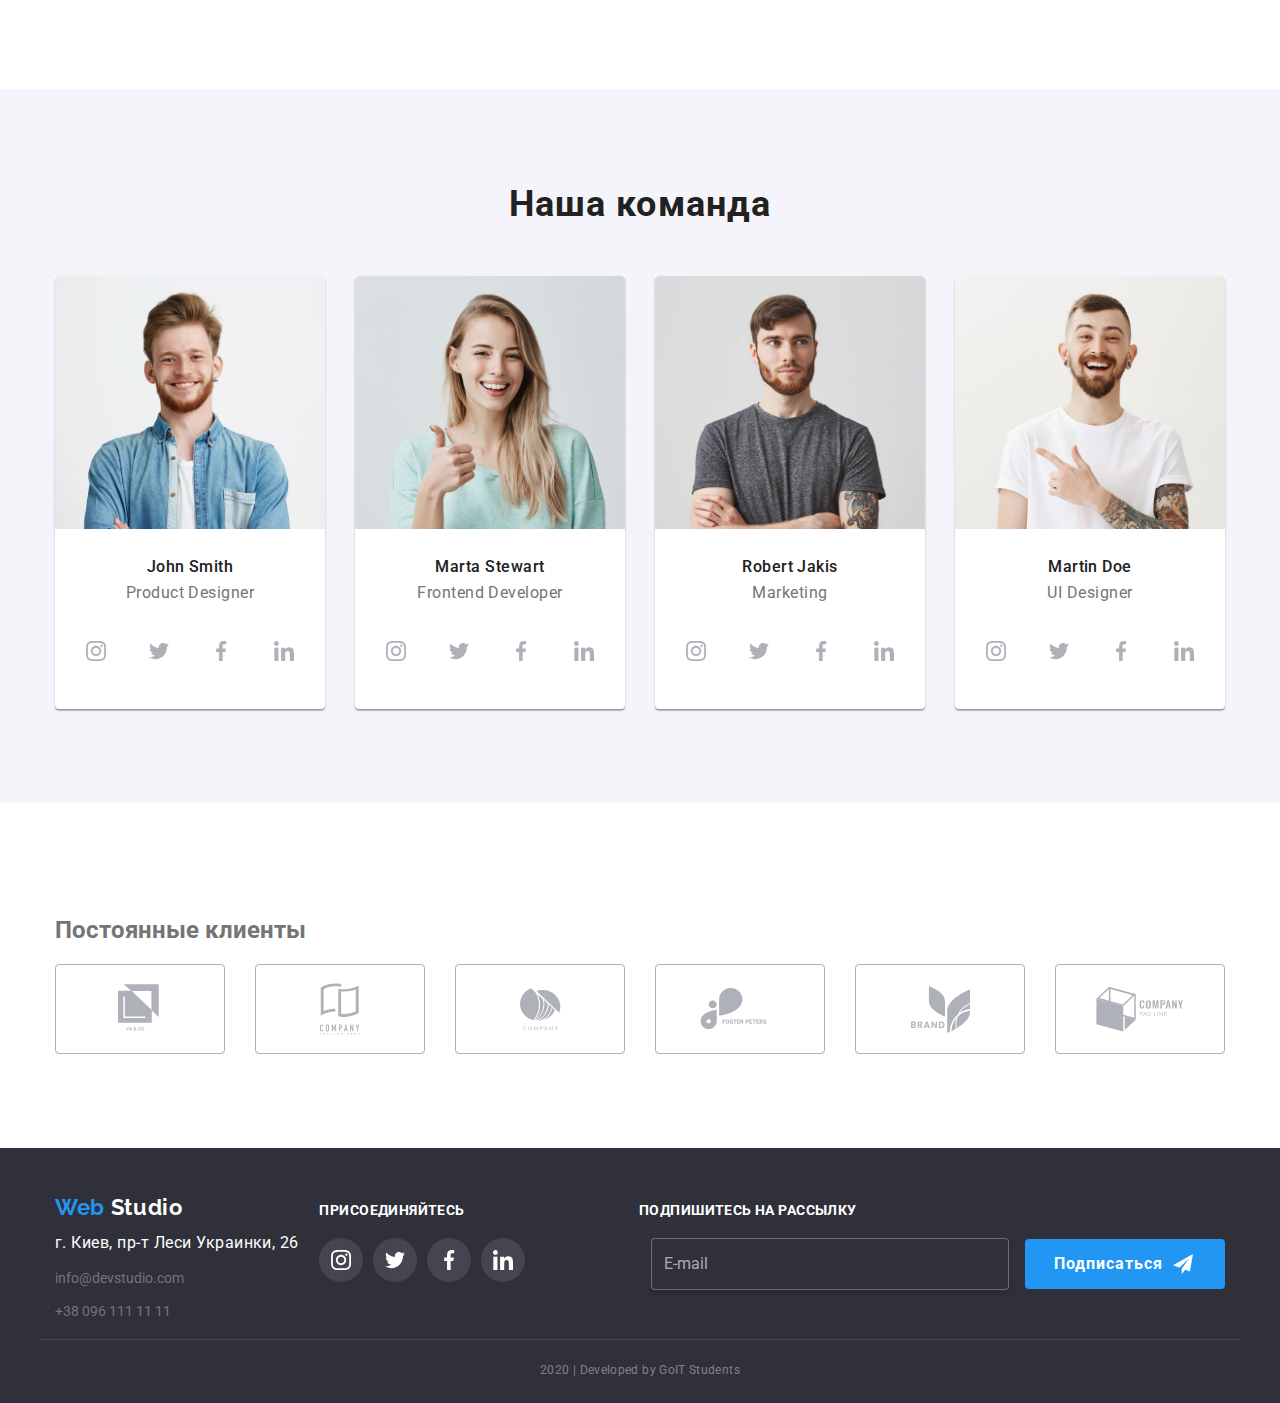
==== commit 7d971fa1: "добавляет страничку портфолио" ====
--- a/index.html
+++ b/index.html
@@ -171,7 +171,7 @@
       <!--Команда-->
       <section class="section team">
         <div class="container Team">
-          <h2>Наша команда</h2>
+          <h2 class="section-title">Наша команда</h2>
           <ul class="team-list list">
             <li class="team-element">
               <img
--- a/css/main.min.css
+++ b/css/main.min.css
@@ -1,2 +1,2 @@
-/*! modern-normalize v0.6.0 | MIT License | https://github.com/sindresorhus/modern-normalize */*,*::before,*::after{-webkit-box-sizing:border-box;box-sizing:border-box}:root{-moz-tab-size:4;-o-tab-size:4;tab-size:4}html{line-height:1.15;-webkit-text-size-adjust:100%}body{margin:0}body{font-family:system-ui,-apple-system,"Segoe UI",Roboto,Helvetica,Arial,sans-serif,"Apple Color Emoji","Segoe UI Emoji"}hr{height:0}abbr[title]{-webkit-text-decoration:underline dotted;text-decoration:underline dotted}b,strong{font-weight:bolder}code,kbd,samp,pre{font-family:SFMono-Regular, Consolas, 'Liberation Mono', Menlo, monospace;font-size:1em}small{font-size:80%}sub,sup{font-size:75%;line-height:0;position:relative;vertical-align:baseline}sub{bottom:-0.25em}sup{top:-0.5em}button,input,optgroup,select,textarea{font-family:inherit;font-size:100%;line-height:1.15;margin:0}button,select{text-transform:none}button,[type='button'],[type='reset'],[type='submit']{-webkit-appearance:button}button::-moz-focus-inner,[type='button']::-moz-focus-inner,[type='reset']::-moz-focus-inner,[type='submit']::-moz-focus-inner{border-style:none;padding:0}button:-moz-focusring,[type='button']:-moz-focusring,[type='reset']:-moz-focusring,[type='submit']:-moz-focusring{outline:1px dotted ButtonText}fieldset{padding:0.35em 0.75em 0.625em}legend{padding:0}progress{vertical-align:baseline}[type='number']::-webkit-inner-spin-button,[type='number']::-webkit-outer-spin-button{height:auto}[type='search']{-webkit-appearance:textfield;outline-offset:-2px}[type='search']::-webkit-search-decoration{-webkit-appearance:none}::-webkit-file-upload-button{-webkit-appearance:button;font:inherit}summary{display:list-item}.visually-hidden{position:absolute;width:1px;height:1px;margin:-1px;border:0;padding:0;clip:rect(0 0 0 0);overflow:hidden}.logo,.logo-footer{font-family:Raleway,sans-serif;font-weight:700;line-height:1;letter-spacing:0.03em;text-decoration:none}.slikns-list .icon-slinks{width:44px;height:44px;border-radius:50%}.icon-slink{width:20px;height:20px}body{font-family:Roboto,sans-serif;background-color:#fff;color:#757575}.list{list-style:none;margin:0;padding:0}.link{text-decoration:none;color:#757575}.container{margin-left:auto;margin-right:auto;width:1200px;padding-left:15px;padding-right:15px}img{display:block;max-width:100%;height:auto}p{margin:0}.section{padding-top:94px;padding-bottom:94px}.main-nav{display:-webkit-box;display:-ms-flexbox;display:flex;-webkit-box-align:center;-ms-flex-align:center;align-items:center}.logo{font-size:26px}.logo-web{color:#2196f3}.logo-studio{color:#000}.site-nav{display:-webkit-box;display:-ms-flexbox;display:flex;margin-left:86px}.site-nav .link{display:-webkit-inline-box;display:-ms-inline-flexbox;display:inline-flex;padding-top:32px;padding-bottom:32px;color:#212121;font-weight:500;font-size:14px;line-height:1;letter-spacing:.02em;-webkit-transition:color 250ms cubic-bezier(0.4, 0, 0.2, 1);transition:color 250ms cubic-bezier(0.4, 0, 0.2, 1)}.site-nav .link:hover,.site-nav .link:focus{color:#2196f3}.site-nav .current{color:#2196f3}.site-nav .current::after{content:'';position:absolute;width:100%;height:4px;left:0;bottom:0;background-color:#2196f3;border-radius:2px}.site-nav .item{position:relative}.site-nav .item+.item{margin-left:50px}.cont-nav{display:-webkit-inline-box;display:-ms-inline-flexbox;display:inline-flex;-webkit-box-align:center;-ms-flex-align:center;align-items:center;margin-left:auto;font-size:14px;letter-spacing:0.02em}.cont-nav .link{display:-webkit-inline-box;display:-ms-inline-flexbox;display:inline-flex;-webkit-box-align:center;-ms-flex-align:center;align-items:center;-webkit-transition:color 250ms cubic-bezier(0.4, 0, 0.2, 1);transition:color 250ms cubic-bezier(0.4, 0, 0.2, 1)}.cont-nav .link:hover,.cont-nav .link:focus{color:#2196f3}.cont-nav .item+.item{margin-left:50px}.icon-mail{fill:#757575;margin-right:10px;-webkit-transition:fill 250ms cubic-bezier(0.4, 0, 0.2, 1);transition:fill 250ms cubic-bezier(0.4, 0, 0.2, 1)}.mail:hover .icon-mail,.mail:focus .icon-mail{fill:#2196f3}.icon-phone{fill:#757575;margin-right:10px;-webkit-transition:fill 250ms cubic-bezier(0.4, 0, 0.2, 1);transition:fill 250ms cubic-bezier(0.4, 0, 0.2, 1)}.phone:hover .icon-phone,.phone:focus .icon-phone{fill:#2196f3}footer{background-color:#2f303a;color:#fff}.page-footer{display:-webkit-box;display:-ms-flexbox;display:flex;-webkit-box-align:baseline;-ms-flex-align:baseline;align-items:baseline;padding-top:48px;-webkit-box-pack:justify;-ms-flex-pack:justify;justify-content:space-between}.address-container{font-size:14px;line-height:1.7;font-style:normal}.logo-foot{color:#fff}.logo-footer{display:block;margin-bottom:10px;font-size:22px}.add{margin-top:0;margin-bottom:9px}.add-link{display:inline-block;-webkit-transition:color 250ms cubic-bezier(0.4, 0, 0.2, 1);transition:color 250ms cubic-bezier(0.4, 0, 0.2, 1)}.add-link:not(:last-child){margin-bottom:9px}.add-link:hover,.add-link:focus{color:#2196f3}.email-input{margin-top:0px 0px 12px;color:#fff;font-size:16px;line-height:1.87;display:inline-block;min-width:358px;padding:10px 58px 10px 12px;border-radius:4px;border-style:solid;border:1px solid rgba(255,255,255,0.3);-webkit-box-shadow:0px 4px 4px rgba(0,0,0,0.15);box-shadow:0px 4px 4px rgba(0,0,0,0.15);background-color:#2f303a;-o-border-image:initial;border-image:initial}.email-input::-webkit-input-placeholder{color:rgba(255,255,255,0.6)}.email-input:-ms-input-placeholder{color:rgba(255,255,255,0.6)}.email-input::-ms-input-placeholder{color:rgba(255,255,255,0.6)}.email-input::placeholder{color:rgba(255,255,255,0.6)}.copyringht{color:rgba(255,255,255,0.4);margin-top:0;margin-bottom:0;padding-top:18px;padding-bottom:21px;font-size:12px;line-height:2;text-align:center;border-top:1px solid rgba(255,255,255,0.1)}.footer-slikns{padding-bottom:21px;margin-right:93px;font-weight:700;font-size:14px;line-height:1.14;text-transform:uppercase}.slikns-list{display:-webkit-box;display:-ms-flexbox;display:flex}.slikns-list .icon-slinks{display:-webkit-box;display:-ms-flexbox;display:flex;-webkit-box-pack:center;-ms-flex-pack:center;justify-content:center;-webkit-box-align:center;-ms-flex-align:center;align-items:center;background-color:rgba(255,255,255,0.1);-webkit-transition:all 250ms cubic-bezier(0.4, 0, 0.2, 1);transition:all 250ms cubic-bezier(0.4, 0, 0.2, 1);fill:#fff;transition:all 250ms cubic-bezier(0.4, 0, 0.2, 1)}.slikns-list .icon-slinks:hover,.slikns-list .icon-slinks:focus{background-color:#2196f3;-webkit-transform:scale(1.3);transform:scale(1.3)}.slikns-links:not(:last-child){margin-right:10px}.slikns-text{margin-bottom:21px;font-weight:700;font-size:14px;line-height:1;letter-spacing:.03em;text-transform:uppercase}.button-secondary{border:none;font-weight:700;font-size:16px;line-height:1.87;letter-spacing:.06em;-webkit-box-align:center;-ms-flex-align:center;align-items:center;color:#fff;background-color:#2196f3;text-decoration:none;border-radius:4px;margin-bottom:50px;padding:10px 29px;display:-webkit-inline-box;display:-ms-inline-flexbox;display:inline-flex;min-width:200px;-webkit-transition:all 250ms cubic-bezier(0.4, 0, 0.2, 1);transition:all 250ms cubic-bezier(0.4, 0, 0.2, 1)}.button-secondary:hover,.button-secondary:focus{background-color:#fff;color:#2196f3;fill:#2196f3}.button-secondary .icon-button{fill:#fff;-webkit-transition:fill 250ms cubic-bezier(0.4, 0, 0.2, 1);transition:fill 250ms cubic-bezier(0.4, 0, 0.2, 1)}:hover .button-secondary .icon-button,:focus .button-secondary .icon-button{fill:#2196f3}
+/*! modern-normalize v0.6.0 | MIT License | https://github.com/sindresorhus/modern-normalize */*,*::before,*::after{-webkit-box-sizing:border-box;box-sizing:border-box}:root{-moz-tab-size:4;-o-tab-size:4;tab-size:4}html{line-height:1.15;-webkit-text-size-adjust:100%}body{margin:0}body{font-family:system-ui,-apple-system,"Segoe UI",Roboto,Helvetica,Arial,sans-serif,"Apple Color Emoji","Segoe UI Emoji"}hr{height:0}abbr[title]{-webkit-text-decoration:underline dotted;text-decoration:underline dotted}b,strong{font-weight:bolder}code,kbd,samp,pre{font-family:SFMono-Regular, Consolas, 'Liberation Mono', Menlo, monospace;font-size:1em}small{font-size:80%}sub,sup{font-size:75%;line-height:0;position:relative;vertical-align:baseline}sub{bottom:-0.25em}sup{top:-0.5em}button,input,optgroup,select,textarea{font-family:inherit;font-size:100%;line-height:1.15;margin:0}button,select{text-transform:none}button,[type='button'],[type='reset'],[type='submit']{-webkit-appearance:button}button::-moz-focus-inner,[type='button']::-moz-focus-inner,[type='reset']::-moz-focus-inner,[type='submit']::-moz-focus-inner{border-style:none;padding:0}button:-moz-focusring,[type='button']:-moz-focusring,[type='reset']:-moz-focusring,[type='submit']:-moz-focusring{outline:1px dotted ButtonText}fieldset{padding:0.35em 0.75em 0.625em}legend{padding:0}progress{vertical-align:baseline}[type='number']::-webkit-inner-spin-button,[type='number']::-webkit-outer-spin-button{height:auto}[type='search']{-webkit-appearance:textfield;outline-offset:-2px}[type='search']::-webkit-search-decoration{-webkit-appearance:none}::-webkit-file-upload-button{-webkit-appearance:button;font:inherit}summary{display:list-item}.visually-hidden{position:absolute;width:1px;height:1px;margin:-1px;border:0;padding:0;clip:rect(0 0 0 0);overflow:hidden}.logo,.logo-footer{font-family:Raleway,sans-serif;font-weight:700;line-height:1;letter-spacing:0.03em;text-decoration:none}.cont-nav,.button-secondary,.button.primary{display:-webkit-inline-box;display:-ms-inline-flexbox;display:inline-flex;-webkit-box-align:center;-ms-flex-align:center;align-items:center}.slikns-list .icon-slinks,.list,.advant,.advant-item,.slinks .slinks-item,.klient-item{display:-webkit-box;display:-ms-flexbox;display:flex;-webkit-box-align:center;-ms-flex-align:center;align-items:center}.hero-item,.hero-title,.overlay,.modal-button{margin-left:auto;margin-right:auto}body{font-family:Roboto,sans-serif;background-color:#fff;color:#757575}.list{list-style:none;margin:0;padding:0}.link{text-decoration:none;color:#757575}.container{margin-left:auto;margin-right:auto;width:1200px;padding-left:15px;padding-right:15px}img{display:block;max-width:100%;height:auto}p{margin:0}.section{padding-top:94px;padding-bottom:94px}.main-nav{display:-webkit-box;display:-ms-flexbox;display:flex;-webkit-box-align:center;-ms-flex-align:center;align-items:center}.logo{font-size:26px}.logo-web{color:#2196f3}.logo-studio{color:#000}.site-nav{display:-webkit-box;display:-ms-flexbox;display:flex;margin-left:86px}.site-nav .link{display:-webkit-inline-box;display:-ms-inline-flexbox;display:inline-flex;padding-top:32px;padding-bottom:32px;color:#212121;font-weight:500;font-size:14px;line-height:1;letter-spacing:.02em;-webkit-transition:color 250ms cubic-bezier(0.4, 0, 0.2, 1);transition:color 250ms cubic-bezier(0.4, 0, 0.2, 1)}.site-nav .link:hover,.site-nav .link:focus{color:#2196f3}.site-nav .current{color:#2196f3}.site-nav .current::after{content:'';position:absolute;width:100%;height:4px;left:0;bottom:0;background-color:#2196f3;border-radius:2px}.site-nav .item{position:relative}.site-nav .item+.item{margin-left:50px}.cont-nav{margin-left:auto;font-size:14px;letter-spacing:0.02em}.cont-nav .link{display:-webkit-inline-box;display:-ms-inline-flexbox;display:inline-flex;-webkit-box-align:center;-ms-flex-align:center;align-items:center;-webkit-transition:color 250ms cubic-bezier(0.4, 0, 0.2, 1);transition:color 250ms cubic-bezier(0.4, 0, 0.2, 1)}.cont-nav .link:hover,.cont-nav .link:focus{color:#2196f3}.cont-nav .item+.item{margin-left:50px}.icon-mail{fill:#757575;margin-right:10px;-webkit-transition:fill 250ms cubic-bezier(0.4, 0, 0.2, 1);transition:fill 250ms cubic-bezier(0.4, 0, 0.2, 1)}.mail:hover .icon-mail,.mail:focus .icon-mail{fill:#2196f3}.icon-phone{fill:#757575;margin-right:10px;-webkit-transition:fill 250ms cubic-bezier(0.4, 0, 0.2, 1);transition:fill 250ms cubic-bezier(0.4, 0, 0.2, 1)}.phone:hover .icon-phone,.phone:focus .icon-phone{fill:#2196f3}footer{background-color:#2f303a;color:#fff}.page-footer{display:-webkit-box;display:-ms-flexbox;display:flex;-webkit-box-align:baseline;-ms-flex-align:baseline;align-items:baseline;padding-top:48px;-webkit-box-pack:justify;-ms-flex-pack:justify;justify-content:space-between}.address-container{font-size:14px;line-height:1.7;font-style:normal}.logo-foot{color:#fff}.logo-footer{display:block;margin-bottom:10px;font-size:22px}.add{margin-top:0;margin-bottom:9px}.add-link{display:inline-block;-webkit-transition:color 250ms cubic-bezier(0.4, 0, 0.2, 1);transition:color 250ms cubic-bezier(0.4, 0, 0.2, 1)}.add-link:not(:last-child){margin-bottom:9px}.add-link:hover,.add-link:focus{color:#2196f3}.email-input{margin:0px 12px 0px;color:#fff;font-size:16px;line-height:1.87;display:inline-block;min-width:358px;padding:10px 58px 10px 12px;border-radius:4px;border-style:solid;border:1px solid rgba(255,255,255,0.3);-webkit-box-shadow:0px 4px 4px rgba(0,0,0,0.15);box-shadow:0px 4px 4px rgba(0,0,0,0.15);background-color:#2f303a;-o-border-image:initial;border-image:initial}.email-input::-webkit-input-placeholder{color:rgba(255,255,255,0.6)}.email-input:-ms-input-placeholder{color:rgba(255,255,255,0.6)}.email-input::-ms-input-placeholder{color:rgba(255,255,255,0.6)}.email-input::placeholder{color:rgba(255,255,255,0.6)}.copyringht{color:rgba(255,255,255,0.4);margin-top:0;margin-bottom:0;padding-top:18px;padding-bottom:21px;font-size:12px;line-height:2;text-align:center;border-top:1px solid rgba(255,255,255,0.1)}.footer-slikns{padding-bottom:21px;margin-right:93px;font-weight:700;font-size:14px;line-height:1.14;text-transform:uppercase}.slikns-list{display:-webkit-box;display:-ms-flexbox;display:flex}.slikns-list .icon-slinks{-webkit-box-pack:center;-ms-flex-pack:center;justify-content:center;width:44px;height:44px;border-radius:50%;background-color:rgba(255,255,255,0.1);-webkit-transition:all 250ms cubic-bezier(0.4, 0, 0.2, 1);transition:all 250ms cubic-bezier(0.4, 0, 0.2, 1);fill:#fff;transition:all 250ms cubic-bezier(0.4, 0, 0.2, 1)}.slikns-list .icon-slinks:hover,.slikns-list .icon-slinks:focus{background-color:#2196f3;-webkit-transform:scale(1.3);transform:scale(1.3)}.slikns-links:not(:last-child){margin-right:10px}.icon-slink{width:20px;height:20px}.slikns-text{margin-bottom:21px;font-weight:700;font-size:14px;line-height:1;letter-spacing:.03em;text-transform:uppercase}.button-secondary{border:none;font-weight:700;font-size:16px;line-height:1.87;letter-spacing:.06em;color:#fff;background-color:#2196f3;text-decoration:none;border-radius:4px;margin-bottom:50px;padding:10px 29px;min-width:200px;-webkit-transition:all 250ms cubic-bezier(0.4, 0, 0.2, 1);transition:all 250ms cubic-bezier(0.4, 0, 0.2, 1)}.button-secondary .icon-button{fill:#fff;-webkit-transition:fill 250ms cubic-bezier(0.4, 0, 0.2, 1);transition:fill 250ms cubic-bezier(0.4, 0, 0.2, 1)}.button-secondary:hover,.button-secondary:focus{background-color:#fff;color:#2196f3;fill:#2196f3}.button-secondary:hover .icon-button{fill:#2196f3}.icon-button{width:20px;height:20px;margin-left:10px}.hero{background-color:rgba(47,48,58,0.8);text-align:center;padding-top:0;padding-bottom:0}.hero-item{padding-top:200px;text-align:center}.hero-title{width:646px;margin-top:0;margin-bottom:46px;font-weight:900;font-size:44px;line-height:1.36;letter-spacing:.06em;text-transform:uppercase;color:#fff}.overlay{max-width:1600px;height:600px;background-image:-webkit-gradient(linear, left top, right top, from(rgba(47,48,58,0.8)), to(rgba(47,48,58,0.8))),url("../img/studiya/header_img.jpg");background-image:linear-gradient(to right, rgba(47,48,58,0.8), rgba(47,48,58,0.8)),url("../img/studiya/header_img.jpg");background-position:center;background-repeat:no-repeat}.button.primary{border:none;font-weight:700;font-size:16px;line-height:1.87;letter-spacing:.06em;color:#fff;background-color:#2196f3;text-decoration:none;border-radius:4px;padding:10px 32px;min-width:200px;-webkit-transition:all 250ms cubic-bezier(0.4, 0, 0.2, 1);transition:all 250ms cubic-bezier(0.4, 0, 0.2, 1)}.button.primary:hover{background-color:#fff;color:#2196f3}.list{-ms-flex-wrap:wrap;flex-wrap:wrap}.section-title{margin:0 0 50px;font-weight:700;font-size:36px;line-height:1.2;letter-spacing:.03em;text-align:center;color:#212121}.advant{border-bottom:1px solid #ececec}.advant-element{margin:0px 0px 30px}.advant-element:not(:last-child){margin-right:30px}.list .advant-element{width:calc((100% - 30px * 3) / 4)}.advant-item{background-color:#f5f4fa;height:120px;border-radius:4px;-webkit-box-pack:center;-ms-flex-pack:center;justify-content:center}.advant-text{margin-top:0;margin-bottom:0;font-weight:400;font-size:14px;line-height:1.7;letter-spacing:.03em}.advant.advant-title{margin-top:30px;margin-bottom:10px;font-weight:700;font-size:14px;line-height:1;letter-spacing:.03em;text-transform:uppercase;color:#212121}.icon-advant{width:70px;height:70px}.list.advant-list{display:-webkit-box;display:-ms-flexbox;display:flex}.doing-text{position:absolute;bottom:0;left:0;width:100%;margin-top:0;margin-bottom:0;padding:27px;font-weight:700;font-size:14px;line-height:1;letter-spacing:.03em;text-align:center;text-transform:uppercase;background:rgba(47,48,58,0.8);border-radius:0px 0px 4px 4px;color:#fff}.doing-element{position:relative;width:calc((100% - 30px * 2) / 3);border-radius:0px 0px 4px 4px}.doing-element:not(:last-child){margin-right:30px}.list .doing-element{position:relative;width:calc((100% - 30px * 2) / 3);border-radius:0px 0px 4px 4px}.team{background-color:#f5f4fa}.team-position{margin-top:0;margin-bottom:28px;font-weight:400;font-size:16px;line-height:1;letter-spacing:.03em;-webkit-columns:#757575;columns:#757575}.team-title{margin-top:30px;margin-bottom:10px;font-weight:500;font-size:16px;line-height:1;letter-spacing:.03em;color:#212121}.list.slinks{-webkit-box-pack:space-evenly;-ms-flex-pack:space-evenly;justify-content:space-evenly;padding-bottom:36px}.team-element{background-color:#fff;width:calc((100% - 30px * 3) / 4);text-align:center;-webkit-box-shadow:0px 2px 1px rgba(0,0,0,0.2),0px 1px 1px rgba(0,0,0,0.14),0px 1px 3px rgba(0,0,0,0.12);box-shadow:0px 2px 1px rgba(0,0,0,0.2),0px 1px 1px rgba(0,0,0,0.14),0px 1px 3px rgba(0,0,0,0.12);border-radius:4px}.team-element:not(:last-child){margin-right:30px}.slinks .slinks-item{-webkit-box-pack:center;-ms-flex-pack:center;justify-content:center;width:44px;height:44px;background-color:#fff;border-radius:50%;-webkit-transition:all 250ms cubic-bezier(0.4, 0, 0.2, 1);transition:all 250ms cubic-bezier(0.4, 0, 0.2, 1)}.slinks .slinks-item:hover,.slinks .slinks-item:focus{background-color:#2196f3;-webkit-transform:scale(1.1);transform:scale(1.1)}.slinks .icon-slink{fill:#afb1b8;-webkit-transition:fill 250ms cubic-bezier(0.4, 0, 0.2, 1);transition:fill 250ms cubic-bezier(0.4, 0, 0.2, 1)}.slinks .slinks-item:hover .icon-slink{fill:#fff;-webkit-transform:scale(1.1);transform:scale(1.1)}.klient-item{-webkit-box-pack:center;-ms-flex-pack:center;justify-content:center;width:170px;height:90px;border:1px solid #afb1b8;border-radius:4px;-webkit-transition:border-color 250ms cubic-bezier(0.4, 0, 0.2, 1);transition:border-color 250ms cubic-bezier(0.4, 0, 0.2, 1);-webkit-transform:250ms cubic-bezier(0.4, 0, 0.2, 1);transform:250ms cubic-bezier(0.4, 0, 0.2, 1)}.klient-item:hover{border-color:#2196f3;-webkit-transform:scale(1.1);transform:scale(1.1)}.klient-element:not(:last-child){margin-right:30px}.klient-list .icon-klient{fill:#afb1b8;-webkit-transition:fill 250ms cubic-bezier(0.4, 0, 0.2, 1);transition:fill 250ms cubic-bezier(0.4, 0, 0.2, 1);-webkit-transform:250ms cubic-bezier(0.4, 0, 0.2, 1);transform:250ms cubic-bezier(0.4, 0, 0.2, 1)}.klient-element:hover .klient-item{border-color:#2196f3;-webkit-transform:scale(1.1);transform:scale(1.1)}.klient-item:hover .icon-klient{fill:#2196f3;-webkit-transform:scale(1.1);transform:scale(1.1)}.backdrop{position:fixed;top:0;right:0;width:100%;height:100%;background-color:rgba(0,0,0,0.2);-webkit-transition:all 250ms cubic-bezier(0.4, 0, 0.2, 1);transition:all 250ms cubic-bezier(0.4, 0, 0.2, 1)}.backdrop.is-hidden{opacity:0;pointer-events:none;-webkit-transform:scale(2);transform:scale(2)}.modal{position:absolute;top:50%;left:50%;-webkit-transform:translate(-50%, -50%);transform:translate(-50%, -50%);min-width:528px;min-height:581px;background-color:#fff;-webkit-box-shadow:0px 2px 1px rgba(0,0,0,0.2),0px 1px 1px rgba(0,0,0,0.14),0px 1px 3px rgba(0,0,0,0.12);box-shadow:0px 2px 1px rgba(0,0,0,0.2),0px 1px 1px rgba(0,0,0,0.14),0px 1px 3px rgba(0,0,0,0.12);border-radius:4px;-webkit-transition:-webkit-transform 250ms cubic-bezier(0.4, 0, 0.2, 1);transition:-webkit-transform 250ms cubic-bezier(0.4, 0, 0.2, 1);transition:transform 250ms cubic-bezier(0.4, 0, 0.2, 1);transition:transform 250ms cubic-bezier(0.4, 0, 0.2, 1), -webkit-transform 250ms cubic-bezier(0.4, 0, 0.2, 1)}.modal>.modal-close{position:absolute;top:0;right:0;width:30px;height:30px;border-radius:50%;border-color:transparent;-webkit-transform:translate(10px, -10px);transform:translate(10px, -10px);background-color:#fff;-webkit-box-shadow:0px 2px 1px rgba(0,0,0,0.2),0px 1px 1px rgba(0,0,0,0.14),0px 1px 3px rgba(0,0,0,0.12);box-shadow:0px 2px 1px rgba(0,0,0,0.2),0px 1px 1px rgba(0,0,0,0.14),0px 1px 3px rgba(0,0,0,0.12);cursor:pointer;-webkit-transition:-webkit-transform 250ms cubic-bezier(0.4, 0, 0.2, 1);transition:-webkit-transform 250ms cubic-bezier(0.4, 0, 0.2, 1);transition:transform 250ms cubic-bezier(0.4, 0, 0.2, 1);transition:transform 250ms cubic-bezier(0.4, 0, 0.2, 1), -webkit-transform 250ms cubic-bezier(0.4, 0, 0.2, 1)}.modal>.modal-close:hover,.modal>.modal-close:focus{background-color:#2196f3}.form{padding:40px}.form-text{font-weight:700;font-size:20px;line-height:1.15;letter-spacing:.03em;text-align:center;color:#212121;margin-bottom:30px}.icon-modal-button{width:11px;height:11px;fill:#000}.label-text{position:absolute;top:12px;left:42px;font-weight:14px;font-size:1.15;line-height:.01em;color:#757575;-webkit-transition:-webkit-transform 250ms cubic-bezier(0.4, 0, 0.2, 1);transition:-webkit-transform 250ms cubic-bezier(0.4, 0, 0.2, 1);transition:transform 250ms cubic-bezier(0.4, 0, 0.2, 1);transition:transform 250ms cubic-bezier(0.4, 0, 0.2, 1), -webkit-transform 250ms cubic-bezier(0.4, 0, 0.2, 1);-webkit-transition:color 250ms cubic-bezier(0.4, 0, 0.2, 1);transition:color 250ms cubic-bezier(0.4, 0, 0.2, 1)}.form-field{position:relative;display:-webkit-box;display:-ms-flexbox;display:flex;-webkit-box-orient:vertical;-webkit-box-direction:normal;-ms-flex-direction:column;flex-direction:column}.form-field:not(:last-child){margin-bottom:28px}.form-policy{text-align:center;margin-bottom:30px}.form-policy input{margin-right:8px;vertical-align:middle}.form-input{width:448px;padding:12px 16px 12px 42px;border:1px solid rgba(33,33,33,0.2);-webkit-box-sizing:border-box;box-sizing:border-box;border-radius:4px;font-size:14px;outline-color:#2196f3;-webkit-transition:border-color 250ms cubic-bezier(0.4, 0, 0.2, 1);transition:border-color 250ms cubic-bezier(0.4, 0, 0.2, 1)}.form-input:hover,.form-input:focus,.form-input:not(:placeholder-shown){border-color:#2196f3;-webkit-transition:border-color 250ms cubic-bezier(0.4, 0, 0.2, 1);transition:border-color 250ms cubic-bezier(0.4, 0, 0.2, 1)}.form-input:hover+.label-text,.form-input:focus+.label-text,.form-input:not(:placeholder-shown)+.label-text{color:#2196f3;-webkit-transform:translate(-26px, -32px) scale(0.86);transform:translate(-26px, -32px) scale(0.86);-webkit-transition:-webkit-transform 250ms cubic-bezier(0.4, 0, 0.2, 1);transition:-webkit-transform 250ms cubic-bezier(0.4, 0, 0.2, 1);transition:transform 250ms cubic-bezier(0.4, 0, 0.2, 1);transition:transform 250ms cubic-bezier(0.4, 0, 0.2, 1), -webkit-transform 250ms cubic-bezier(0.4, 0, 0.2, 1);-webkit-transition:color 250ms cubic-bezier(0.4, 0, 0.2, 1);transition:color 250ms cubic-bezier(0.4, 0, 0.2, 1)}.form-input:hover ~ .icon-input,.form-input:focus ~ .icon-input,.form-input:not(:placeholder-shown) ~ .icon-input{fill:#2196f3;-webkit-transition:fill 250ms cubic-bezier(0.4, 0, 0.2, 1);transition:fill 250ms cubic-bezier(0.4, 0, 0.2, 1)}.form-input:hover+.comment,.form-input:focus+.comment,.form-input:not(:placeholder-shown)+.comment{color:#2196f3;-webkit-transform:translateY(-32px) scale(0.86);transform:translateY(-32px) scale(0.86);-webkit-transition:all 250ms cubic-bezier(0.4, 0, 0.2, 1);transition:all 250ms cubic-bezier(0.4, 0, 0.2, 1)}.comment{left:16px}.form-field textarea{height:120px;margin-bottom:20px;padding:12px 16px;resize:none}.icon-person{width:18px;height:18px;vertical-align:middle}.icon-input{position:absolute;top:10px;left:16px;pointer-events:none;-webkit-transition:fill 250ms cubic-bezier(0.4, 0, 0.2, 1);transition:fill 250ms cubic-bezier(0.4, 0, 0.2, 1)}.policy-link{color:#2196f3}.policy-text{display:inline-block;font-weight:14px;font-size:1.7;line-height:.03em}.policy-checkbox{position:absolute;width:1px;height:1px;margin:-1px;border:0;padding:0;clip:rect(0 0 0 0);overflow:hidden}.policy-checkbox:checked+.icon-checkbox{background-color:#2196f3;background-image:url(../img/icon_check.svg);background-size:contain;background-origin:border-box;border-color:transparent;-webkit-transform:scale(1.3);transform:scale(1.3);-webkit-transition:-webkit-transform 250ms cubic-bezier(0.4, 0, 0.2, 1);transition:-webkit-transform 250ms cubic-bezier(0.4, 0, 0.2, 1);transition:transform 250ms cubic-bezier(0.4, 0, 0.2, 1);transition:transform 250ms cubic-bezier(0.4, 0, 0.2, 1), -webkit-transform 250ms cubic-bezier(0.4, 0, 0.2, 1)}.icon-checkbox{display:inline-block;width:15px;height:15px;margin-right:5px;border:2px solid #212121;border-radius:2px;vertical-align:middle}.modal-button{width:200px;height:50px;display:block;padding:10px 56px;background-color:#2196f3;-webkit-box-shadow:0px 4px 4px rgba(0,0,0,0.15);box-shadow:0px 4px 4px rgba(0,0,0,0.15);color:#fff;-webkit-box-sizing:border-box;box-sizing:border-box;border-radius:4px;border-color:transparent;-webkit-transition:background-color 250ms cubic-bezier(0.4, 0, 0.2, 1);transition:background-color 250ms cubic-bezier(0.4, 0, 0.2, 1);-webkit-transition:color 250ms cubic-bezier(0.4, 0, 0.2, 1);transition:color 250ms cubic-bezier(0.4, 0, 0.2, 1);cursor:pointer}.modal-button:hover,.modal-button:focus{background-color:#f5f4fa;color:#2196f3;-webkit-transition:background-color 250ms cubic-bezier(0.4, 0, 0.2, 1);transition:background-color 250ms cubic-bezier(0.4, 0, 0.2, 1);-webkit-transition:color 250ms cubic-bezier(0.4, 0, 0.2, 1);transition:color 250ms cubic-bezier(0.4, 0, 0.2, 1)}h1{margin-top:0;margin-bottom:0px}p{font-weight:400;font-size:16px;line-height:1.87;letter-spacing:.03em}.project{padding-bottom:50px;text-align:center;-webkit-box-pack:center;-ms-flex-pack:center;justify-content:center}.project-title{text-align:left;padding:20px 24px}.project .button{padding:6px 22px 6px 22px;border:none;-webkit-box-shadow:0px 4px 4px rgba(0,0,0,0.15);box-shadow:0px 4px 4px rgba(0,0,0,0.15)}.project-name{margin-bottom:0px;font-weight:700;font-size:18px;line-height:2;letter-spacing:.06em;color:#212121}.button{font-weight:500;font-size:16px;line-height:1.6;letter-spacing:.03em;text-align:center;color:#212121;background:#f5f4fa;margin-right:8px;border-radius:4px;-webkit-transition:all 250ms cubic-bezier(0.4, 0, 0.2, 1);transition:all 250ms cubic-bezier(0.4, 0, 0.2, 1)}.button:hover,.button:focus{color:#fff;background-color:#2196f3;-webkit-transform:scale(1.1);transform:scale(1.1)}.list{list-style:none;display:-webkit-box;display:-ms-flexbox;display:flex;-ms-flex-wrap:wrap;flex-wrap:wrap}.description-element{position:relative;overflow:hidden}.description-text{position:absolute;opacity:0;top:0;right:0;width:100%;height:100%;padding:63px 24px;font-size:18px;line-height:1.55;text-align:initial;background-color:rgba(33,150,243,0.9);color:#fff;-webkit-transform:translateY(100%);transform:translateY(100%);-webkit-transition:all 250ms cubic-bezier(0.4, 0, 0.2, 1);transition:all 250ms cubic-bezier(0.4, 0, 0.2, 1)}.description .description-item{width:calc((100% - 30px * 2) / 3);margin-right:30px;margin-bottom:30px;border:1px solid #eeeeee}.description .description-item:nth-child(3n){margin-right:0}.description .description-item:nth-last-child(-n+3){margin-bottom:0}.description .description-item:hover{-webkit-box-shadow:1px 4px 6px rgba(0,0,0,0.16),0px 4px 4px rgba(0,0,0,0.06),0px 1px 1px rgba(0,0,0,0.12);box-shadow:1px 4px 6px rgba(0,0,0,0.16),0px 4px 4px rgba(0,0,0,0.06),0px 1px 1px rgba(0,0,0,0.12)}.description-item:hover .description-text{opacity:1;-webkit-transform:translateY(0);transform:translateY(0)}.link-text{font-size:18px;line-height:1.5;letter-spacing:0.03em;text-decoration:none;color:var(--primary-text-color)}
 /*# sourceMappingURL=main.min.css.map */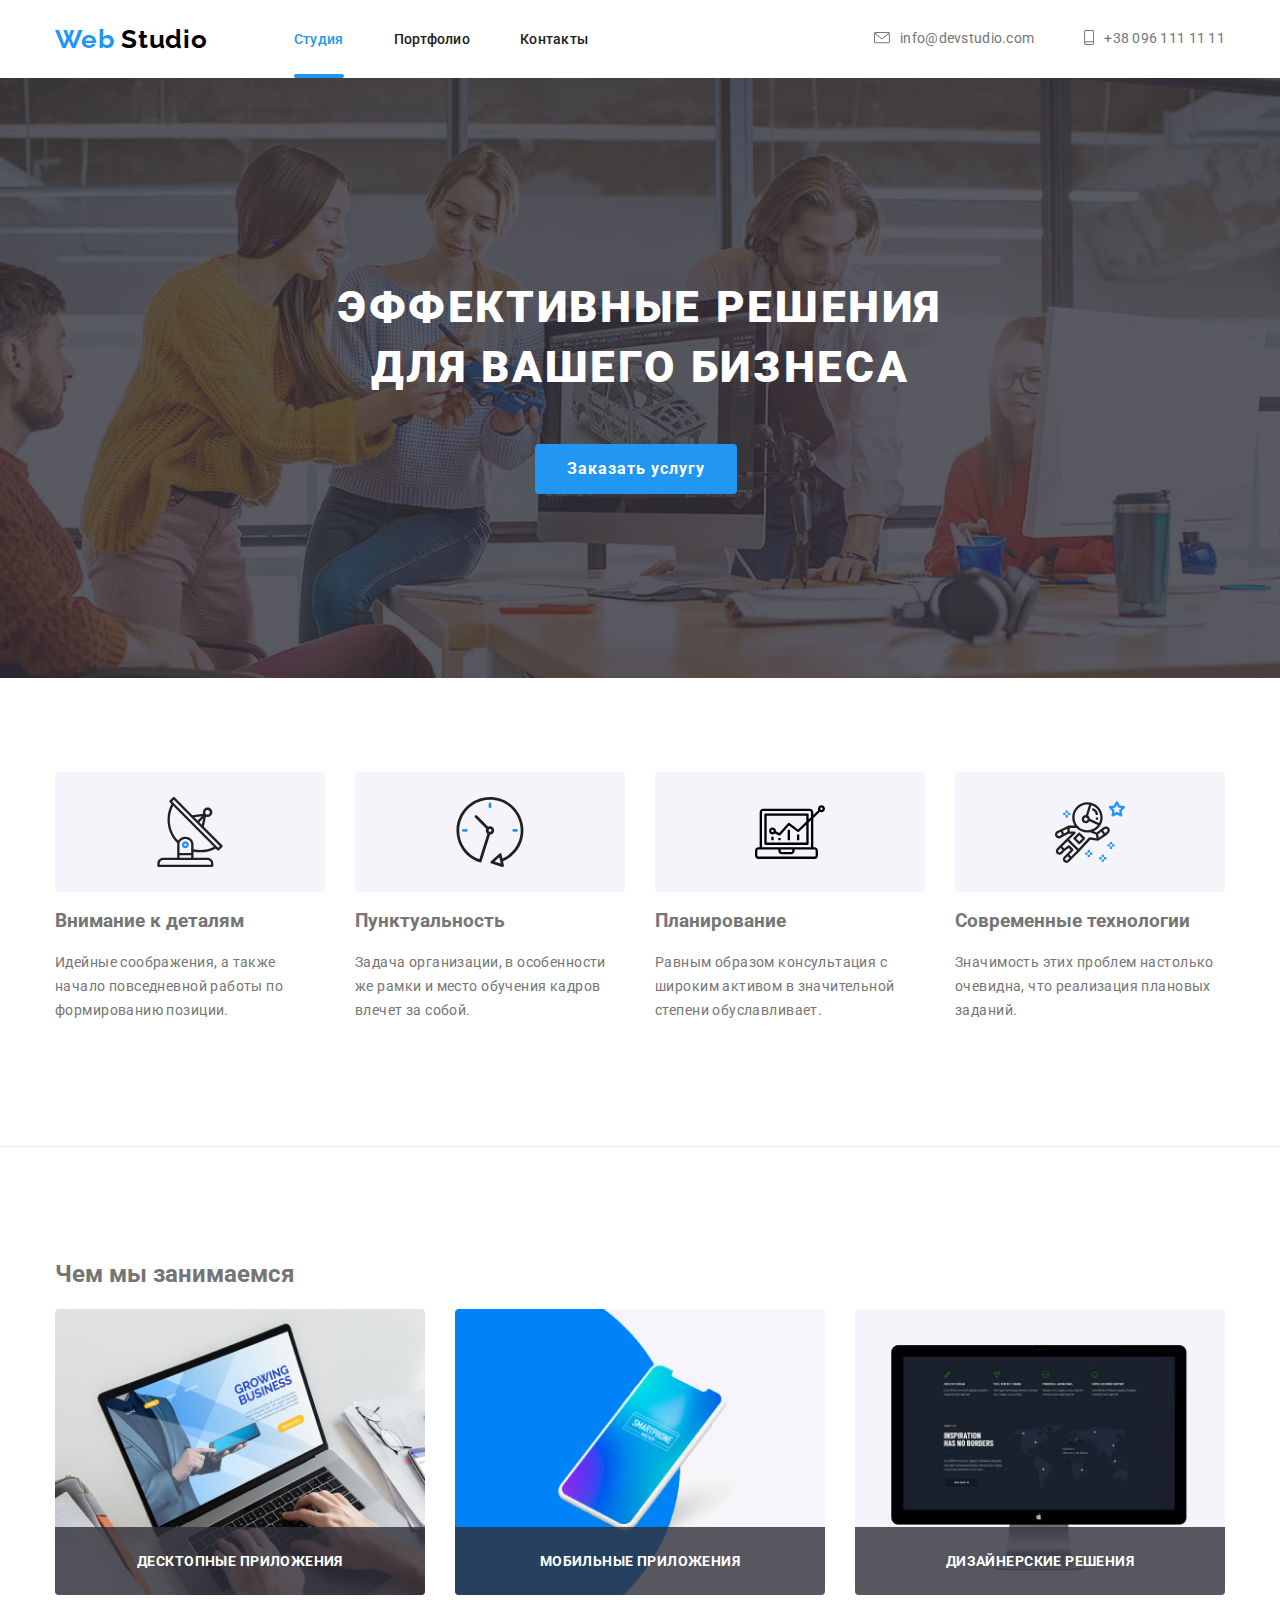
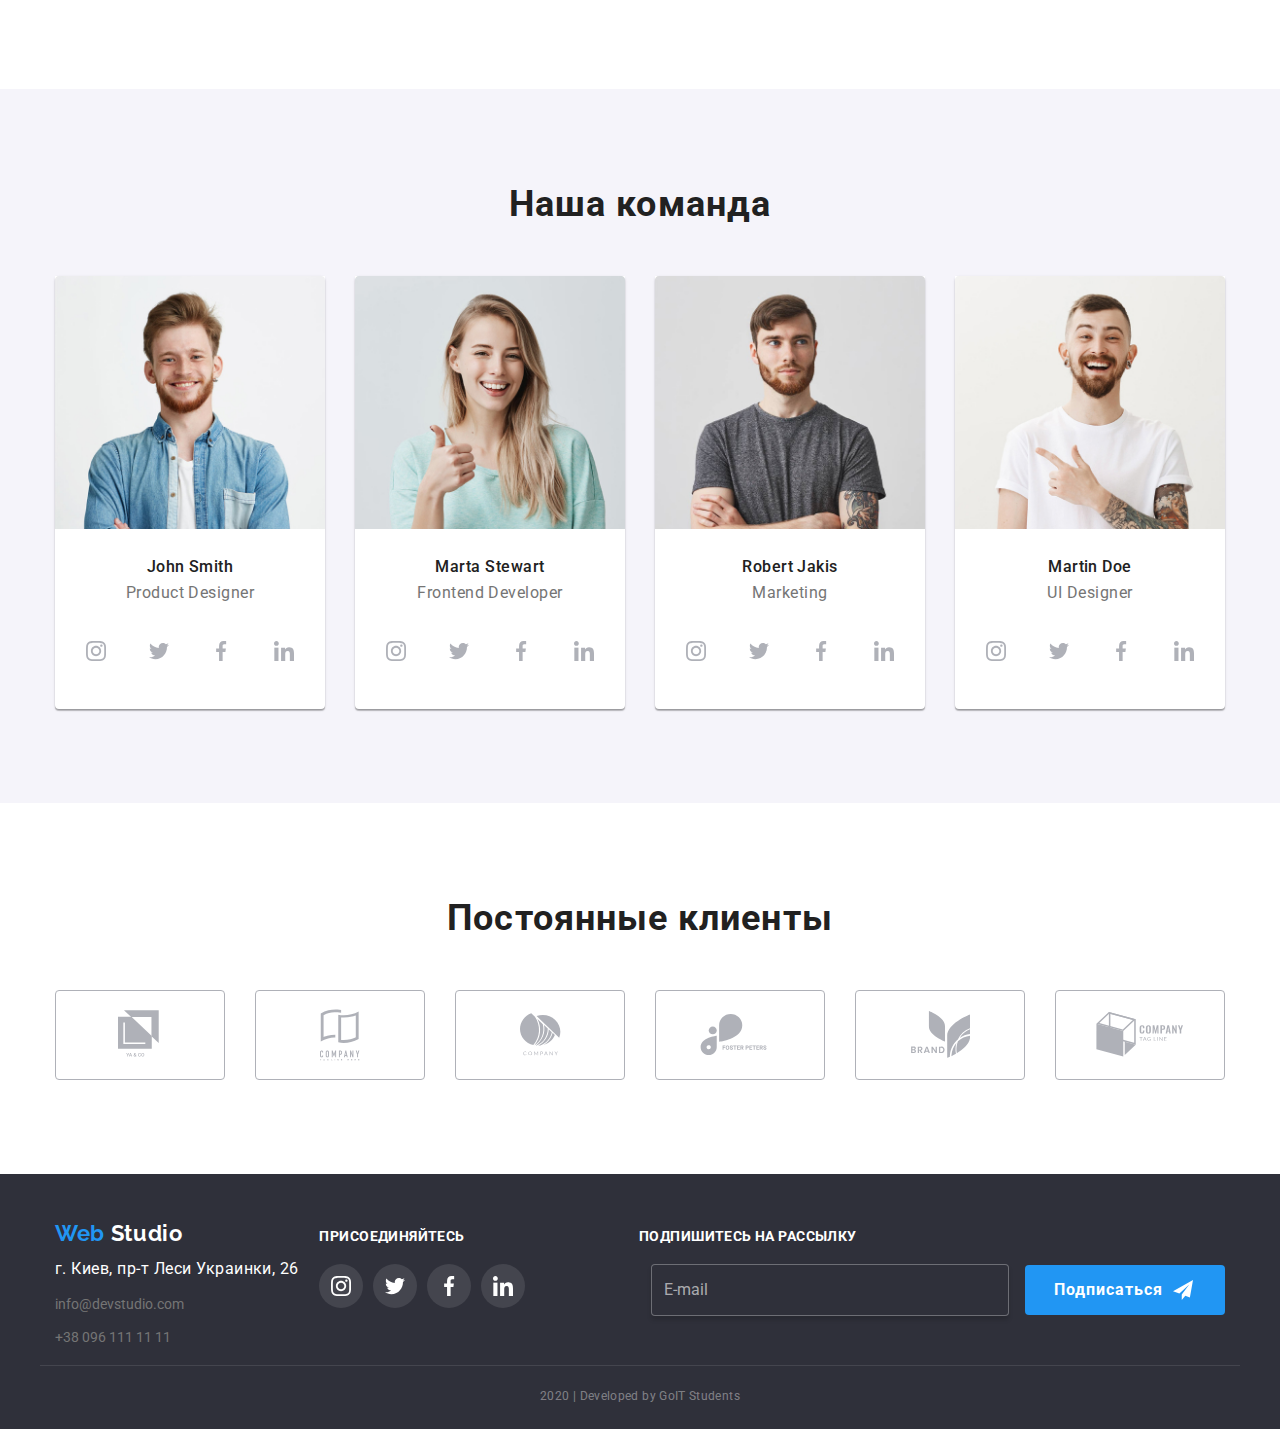
==== commit dd6621ef: "Добавляет класс для секции" ====
--- a/index.html
+++ b/index.html
@@ -348,7 +348,7 @@
       <!--Клиенты-->
       <section class="section klient">
         <div class="container">
-          <h2>Постоянные клиенты</h2>
+          <h2 class="section-title">Постоянные клиенты</h2>
           <ul class="klient-list list">
             <li class="klient-element">
               <a href="" class="klient-item">
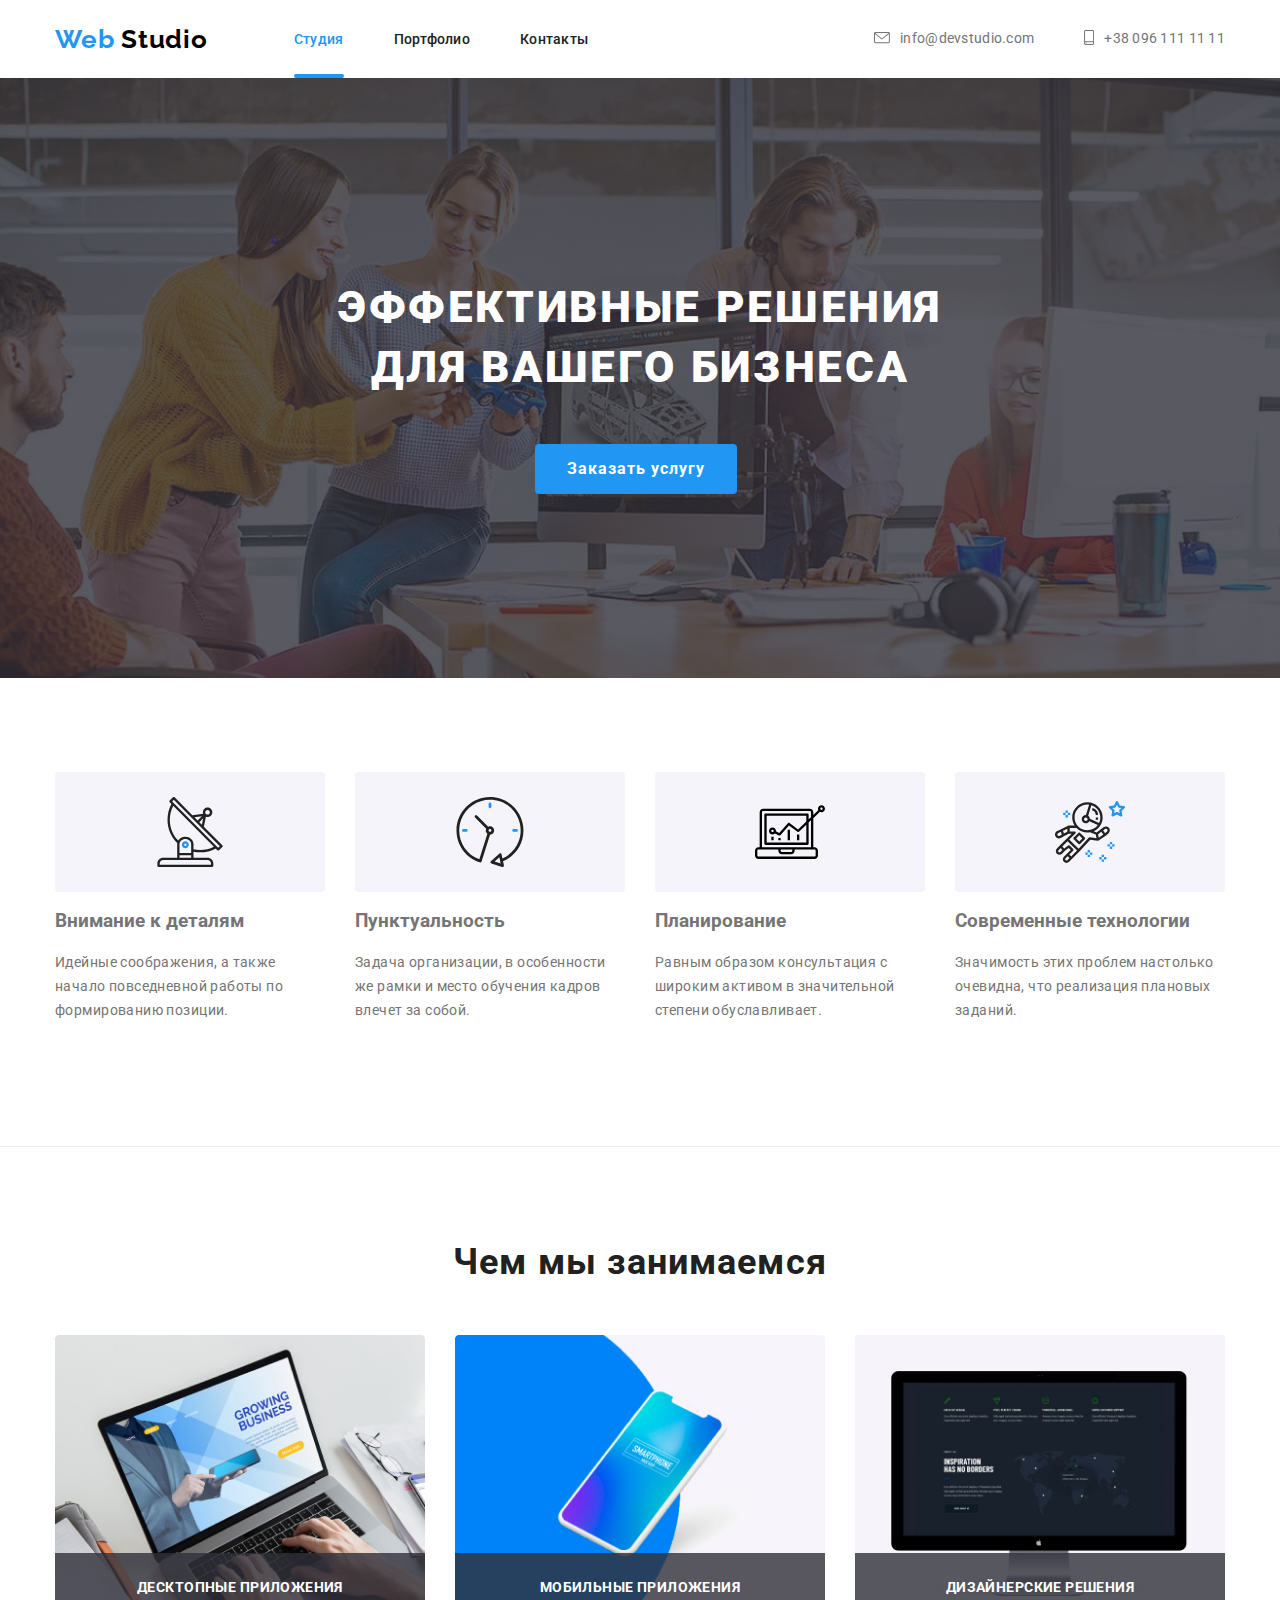
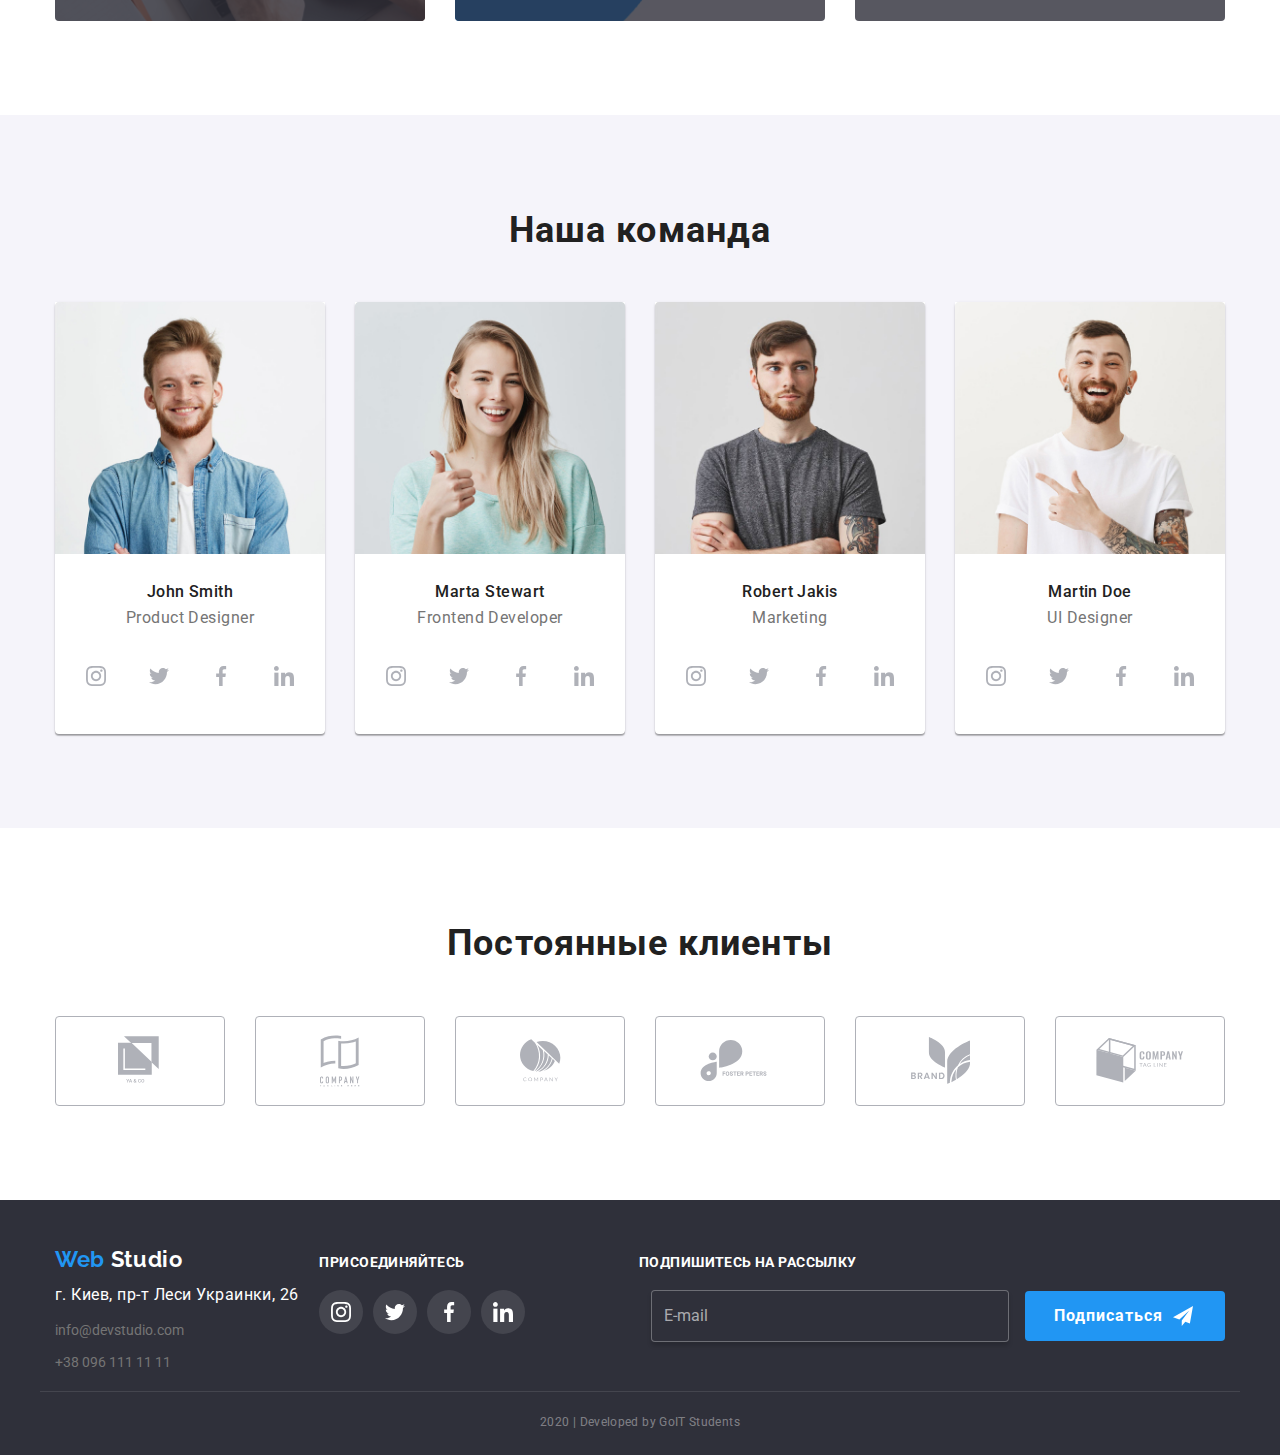
==== commit 12543d34: "добавляет трансформацию для текста в модальном окне" ====
--- a/index.html
+++ b/index.html
@@ -122,7 +122,7 @@
       <!-- Чем мы занимаемся -->
       <section class="section doing">
         <div class="container">
-          <h2>Чем мы занимаемся</h2>
+          <h2 class="section-title">Чем мы занимаемся</h2>
           <ul class="doing-list list">
             <li class="doing-element">
               <div>
--- a/css/main.min.css
+++ b/css/main.min.css
@@ -1,2 +1,2 @@
-/*! modern-normalize v0.6.0 | MIT License | https://github.com/sindresorhus/modern-normalize */*,*::before,*::after{-webkit-box-sizing:border-box;box-sizing:border-box}:root{-moz-tab-size:4;-o-tab-size:4;tab-size:4}html{line-height:1.15;-webkit-text-size-adjust:100%}body{margin:0}body{font-family:system-ui,-apple-system,"Segoe UI",Roboto,Helvetica,Arial,sans-serif,"Apple Color Emoji","Segoe UI Emoji"}hr{height:0}abbr[title]{-webkit-text-decoration:underline dotted;text-decoration:underline dotted}b,strong{font-weight:bolder}code,kbd,samp,pre{font-family:SFMono-Regular, Consolas, 'Liberation Mono', Menlo, monospace;font-size:1em}small{font-size:80%}sub,sup{font-size:75%;line-height:0;position:relative;vertical-align:baseline}sub{bottom:-0.25em}sup{top:-0.5em}button,input,optgroup,select,textarea{font-family:inherit;font-size:100%;line-height:1.15;margin:0}button,select{text-transform:none}button,[type='button'],[type='reset'],[type='submit']{-webkit-appearance:button}button::-moz-focus-inner,[type='button']::-moz-focus-inner,[type='reset']::-moz-focus-inner,[type='submit']::-moz-focus-inner{border-style:none;padding:0}button:-moz-focusring,[type='button']:-moz-focusring,[type='reset']:-moz-focusring,[type='submit']:-moz-focusring{outline:1px dotted ButtonText}fieldset{padding:0.35em 0.75em 0.625em}legend{padding:0}progress{vertical-align:baseline}[type='number']::-webkit-inner-spin-button,[type='number']::-webkit-outer-spin-button{height:auto}[type='search']{-webkit-appearance:textfield;outline-offset:-2px}[type='search']::-webkit-search-decoration{-webkit-appearance:none}::-webkit-file-upload-button{-webkit-appearance:button;font:inherit}summary{display:list-item}.visually-hidden{position:absolute;width:1px;height:1px;margin:-1px;border:0;padding:0;clip:rect(0 0 0 0);overflow:hidden}.logo,.logo-footer{font-family:Raleway,sans-serif;font-weight:700;line-height:1;letter-spacing:0.03em;text-decoration:none}.cont-nav,.button-secondary,.button.primary{display:-webkit-inline-box;display:-ms-inline-flexbox;display:inline-flex;-webkit-box-align:center;-ms-flex-align:center;align-items:center}.slikns-list .icon-slinks,.list,.advant,.advant-item,.slinks .slinks-item,.klient-item{display:-webkit-box;display:-ms-flexbox;display:flex;-webkit-box-align:center;-ms-flex-align:center;align-items:center}.hero-item,.hero-title,.overlay,.modal-button{margin-left:auto;margin-right:auto}body{font-family:Roboto,sans-serif;background-color:#fff;color:#757575}.list{list-style:none;margin:0;padding:0}.link{text-decoration:none;color:#757575}.container{margin-left:auto;margin-right:auto;width:1200px;padding-left:15px;padding-right:15px}img{display:block;max-width:100%;height:auto}p{margin:0}.section{padding-top:94px;padding-bottom:94px}.main-nav{display:-webkit-box;display:-ms-flexbox;display:flex;-webkit-box-align:center;-ms-flex-align:center;align-items:center}.logo{font-size:26px}.logo-web{color:#2196f3}.logo-studio{color:#000}.site-nav{display:-webkit-box;display:-ms-flexbox;display:flex;margin-left:86px}.site-nav .link{display:-webkit-inline-box;display:-ms-inline-flexbox;display:inline-flex;padding-top:32px;padding-bottom:32px;color:#212121;font-weight:500;font-size:14px;line-height:1;letter-spacing:.02em;-webkit-transition:color 250ms cubic-bezier(0.4, 0, 0.2, 1);transition:color 250ms cubic-bezier(0.4, 0, 0.2, 1)}.site-nav .link:hover,.site-nav .link:focus{color:#2196f3}.site-nav .current{color:#2196f3}.site-nav .current::after{content:'';position:absolute;width:100%;height:4px;left:0;bottom:0;background-color:#2196f3;border-radius:2px}.site-nav .item{position:relative}.site-nav .item+.item{margin-left:50px}.cont-nav{margin-left:auto;font-size:14px;letter-spacing:0.02em}.cont-nav .link{display:-webkit-inline-box;display:-ms-inline-flexbox;display:inline-flex;-webkit-box-align:center;-ms-flex-align:center;align-items:center;-webkit-transition:color 250ms cubic-bezier(0.4, 0, 0.2, 1);transition:color 250ms cubic-bezier(0.4, 0, 0.2, 1)}.cont-nav .link:hover,.cont-nav .link:focus{color:#2196f3}.cont-nav .item+.item{margin-left:50px}.icon-mail{fill:#757575;margin-right:10px;-webkit-transition:fill 250ms cubic-bezier(0.4, 0, 0.2, 1);transition:fill 250ms cubic-bezier(0.4, 0, 0.2, 1)}.mail:hover .icon-mail,.mail:focus .icon-mail{fill:#2196f3}.icon-phone{fill:#757575;margin-right:10px;-webkit-transition:fill 250ms cubic-bezier(0.4, 0, 0.2, 1);transition:fill 250ms cubic-bezier(0.4, 0, 0.2, 1)}.phone:hover .icon-phone,.phone:focus .icon-phone{fill:#2196f3}footer{background-color:#2f303a;color:#fff}.page-footer{display:-webkit-box;display:-ms-flexbox;display:flex;-webkit-box-align:baseline;-ms-flex-align:baseline;align-items:baseline;padding-top:48px;-webkit-box-pack:justify;-ms-flex-pack:justify;justify-content:space-between}.address-container{font-size:14px;line-height:1.7;font-style:normal}.logo-foot{color:#fff}.logo-footer{display:block;margin-bottom:10px;font-size:22px}.add{margin-top:0;margin-bottom:9px}.add-link{display:inline-block;-webkit-transition:color 250ms cubic-bezier(0.4, 0, 0.2, 1);transition:color 250ms cubic-bezier(0.4, 0, 0.2, 1)}.add-link:not(:last-child){margin-bottom:9px}.add-link:hover,.add-link:focus{color:#2196f3}.email-input{margin:0px 12px 0px;color:#fff;font-size:16px;line-height:1.87;display:inline-block;min-width:358px;padding:10px 58px 10px 12px;border-radius:4px;border-style:solid;border:1px solid rgba(255,255,255,0.3);-webkit-box-shadow:0px 4px 4px rgba(0,0,0,0.15);box-shadow:0px 4px 4px rgba(0,0,0,0.15);background-color:#2f303a;-o-border-image:initial;border-image:initial}.email-input::-webkit-input-placeholder{color:rgba(255,255,255,0.6)}.email-input:-ms-input-placeholder{color:rgba(255,255,255,0.6)}.email-input::-ms-input-placeholder{color:rgba(255,255,255,0.6)}.email-input::placeholder{color:rgba(255,255,255,0.6)}.copyringht{color:rgba(255,255,255,0.4);margin-top:0;margin-bottom:0;padding-top:18px;padding-bottom:21px;font-size:12px;line-height:2;text-align:center;border-top:1px solid rgba(255,255,255,0.1)}.footer-slikns{padding-bottom:21px;margin-right:93px;font-weight:700;font-size:14px;line-height:1.14;text-transform:uppercase}.slikns-list{display:-webkit-box;display:-ms-flexbox;display:flex}.slikns-list .icon-slinks{-webkit-box-pack:center;-ms-flex-pack:center;justify-content:center;width:44px;height:44px;border-radius:50%;background-color:rgba(255,255,255,0.1);-webkit-transition:all 250ms cubic-bezier(0.4, 0, 0.2, 1);transition:all 250ms cubic-bezier(0.4, 0, 0.2, 1);fill:#fff;transition:all 250ms cubic-bezier(0.4, 0, 0.2, 1)}.slikns-list .icon-slinks:hover,.slikns-list .icon-slinks:focus{background-color:#2196f3;-webkit-transform:scale(1.3);transform:scale(1.3)}.slikns-links:not(:last-child){margin-right:10px}.icon-slink{width:20px;height:20px}.slikns-text{margin-bottom:21px;font-weight:700;font-size:14px;line-height:1;letter-spacing:.03em;text-transform:uppercase}.button-secondary{border:none;font-weight:700;font-size:16px;line-height:1.87;letter-spacing:.06em;color:#fff;background-color:#2196f3;text-decoration:none;border-radius:4px;margin-bottom:50px;padding:10px 29px;min-width:200px;-webkit-transition:all 250ms cubic-bezier(0.4, 0, 0.2, 1);transition:all 250ms cubic-bezier(0.4, 0, 0.2, 1)}.button-secondary .icon-button{fill:#fff;-webkit-transition:fill 250ms cubic-bezier(0.4, 0, 0.2, 1);transition:fill 250ms cubic-bezier(0.4, 0, 0.2, 1)}.button-secondary:hover,.button-secondary:focus{background-color:#fff;color:#2196f3;fill:#2196f3}.button-secondary:hover .icon-button{fill:#2196f3}.icon-button{width:20px;height:20px;margin-left:10px}.hero{background-color:rgba(47,48,58,0.8);text-align:center;padding-top:0;padding-bottom:0}.hero-item{padding-top:200px;text-align:center}.hero-title{width:646px;margin-top:0;margin-bottom:46px;font-weight:900;font-size:44px;line-height:1.36;letter-spacing:.06em;text-transform:uppercase;color:#fff}.overlay{max-width:1600px;height:600px;background-image:-webkit-gradient(linear, left top, right top, from(rgba(47,48,58,0.8)), to(rgba(47,48,58,0.8))),url("../img/studiya/header_img.jpg");background-image:linear-gradient(to right, rgba(47,48,58,0.8), rgba(47,48,58,0.8)),url("../img/studiya/header_img.jpg");background-position:center;background-repeat:no-repeat}.button.primary{border:none;font-weight:700;font-size:16px;line-height:1.87;letter-spacing:.06em;color:#fff;background-color:#2196f3;text-decoration:none;border-radius:4px;padding:10px 32px;min-width:200px;-webkit-transition:all 250ms cubic-bezier(0.4, 0, 0.2, 1);transition:all 250ms cubic-bezier(0.4, 0, 0.2, 1)}.button.primary:hover{background-color:#fff;color:#2196f3}.list{-ms-flex-wrap:wrap;flex-wrap:wrap}.section-title{margin:0 0 50px;font-weight:700;font-size:36px;line-height:1.2;letter-spacing:.03em;text-align:center;color:#212121}.advant{border-bottom:1px solid #ececec}.advant-element{margin:0px 0px 30px}.advant-element:not(:last-child){margin-right:30px}.list .advant-element{width:calc((100% - 30px * 3) / 4)}.advant-item{background-color:#f5f4fa;height:120px;border-radius:4px;-webkit-box-pack:center;-ms-flex-pack:center;justify-content:center}.advant-text{margin-top:0;margin-bottom:0;font-weight:400;font-size:14px;line-height:1.7;letter-spacing:.03em}.advant.advant-title{margin-top:30px;margin-bottom:10px;font-weight:700;font-size:14px;line-height:1;letter-spacing:.03em;text-transform:uppercase;color:#212121}.icon-advant{width:70px;height:70px}.list.advant-list{display:-webkit-box;display:-ms-flexbox;display:flex}.doing-text{position:absolute;bottom:0;left:0;width:100%;margin-top:0;margin-bottom:0;padding:27px;font-weight:700;font-size:14px;line-height:1;letter-spacing:.03em;text-align:center;text-transform:uppercase;background:rgba(47,48,58,0.8);border-radius:0px 0px 4px 4px;color:#fff}.doing-element{position:relative;width:calc((100% - 30px * 2) / 3);border-radius:0px 0px 4px 4px}.doing-element:not(:last-child){margin-right:30px}.list .doing-element{position:relative;width:calc((100% - 30px * 2) / 3);border-radius:0px 0px 4px 4px}.team{background-color:#f5f4fa}.team-position{margin-top:0;margin-bottom:28px;font-weight:400;font-size:16px;line-height:1;letter-spacing:.03em;-webkit-columns:#757575;columns:#757575}.team-title{margin-top:30px;margin-bottom:10px;font-weight:500;font-size:16px;line-height:1;letter-spacing:.03em;color:#212121}.list.slinks{-webkit-box-pack:space-evenly;-ms-flex-pack:space-evenly;justify-content:space-evenly;padding-bottom:36px}.team-element{background-color:#fff;width:calc((100% - 30px * 3) / 4);text-align:center;-webkit-box-shadow:0px 2px 1px rgba(0,0,0,0.2),0px 1px 1px rgba(0,0,0,0.14),0px 1px 3px rgba(0,0,0,0.12);box-shadow:0px 2px 1px rgba(0,0,0,0.2),0px 1px 1px rgba(0,0,0,0.14),0px 1px 3px rgba(0,0,0,0.12);border-radius:4px}.team-element:not(:last-child){margin-right:30px}.slinks .slinks-item{-webkit-box-pack:center;-ms-flex-pack:center;justify-content:center;width:44px;height:44px;background-color:#fff;border-radius:50%;-webkit-transition:all 250ms cubic-bezier(0.4, 0, 0.2, 1);transition:all 250ms cubic-bezier(0.4, 0, 0.2, 1)}.slinks .slinks-item:hover,.slinks .slinks-item:focus{background-color:#2196f3;-webkit-transform:scale(1.1);transform:scale(1.1)}.slinks .icon-slink{fill:#afb1b8;-webkit-transition:fill 250ms cubic-bezier(0.4, 0, 0.2, 1);transition:fill 250ms cubic-bezier(0.4, 0, 0.2, 1)}.slinks .slinks-item:hover .icon-slink{fill:#fff;-webkit-transform:scale(1.1);transform:scale(1.1)}.klient-item{-webkit-box-pack:center;-ms-flex-pack:center;justify-content:center;width:170px;height:90px;border:1px solid #afb1b8;border-radius:4px;-webkit-transition:border-color 250ms cubic-bezier(0.4, 0, 0.2, 1);transition:border-color 250ms cubic-bezier(0.4, 0, 0.2, 1);-webkit-transform:250ms cubic-bezier(0.4, 0, 0.2, 1);transform:250ms cubic-bezier(0.4, 0, 0.2, 1)}.klient-item:hover{border-color:#2196f3;-webkit-transform:scale(1.1);transform:scale(1.1)}.klient-element:not(:last-child){margin-right:30px}.klient-list .icon-klient{fill:#afb1b8;-webkit-transition:fill 250ms cubic-bezier(0.4, 0, 0.2, 1);transition:fill 250ms cubic-bezier(0.4, 0, 0.2, 1);-webkit-transform:250ms cubic-bezier(0.4, 0, 0.2, 1);transform:250ms cubic-bezier(0.4, 0, 0.2, 1)}.klient-element:hover .klient-item{border-color:#2196f3;-webkit-transform:scale(1.1);transform:scale(1.1)}.klient-item:hover .icon-klient{fill:#2196f3;-webkit-transform:scale(1.1);transform:scale(1.1)}.backdrop{position:fixed;top:0;right:0;width:100%;height:100%;background-color:rgba(0,0,0,0.2);-webkit-transition:all 250ms cubic-bezier(0.4, 0, 0.2, 1);transition:all 250ms cubic-bezier(0.4, 0, 0.2, 1)}.backdrop.is-hidden{opacity:0;pointer-events:none;-webkit-transform:scale(2);transform:scale(2)}.modal{position:absolute;top:50%;left:50%;-webkit-transform:translate(-50%, -50%);transform:translate(-50%, -50%);min-width:528px;min-height:581px;background-color:#fff;-webkit-box-shadow:0px 2px 1px rgba(0,0,0,0.2),0px 1px 1px rgba(0,0,0,0.14),0px 1px 3px rgba(0,0,0,0.12);box-shadow:0px 2px 1px rgba(0,0,0,0.2),0px 1px 1px rgba(0,0,0,0.14),0px 1px 3px rgba(0,0,0,0.12);border-radius:4px;-webkit-transition:-webkit-transform 250ms cubic-bezier(0.4, 0, 0.2, 1);transition:-webkit-transform 250ms cubic-bezier(0.4, 0, 0.2, 1);transition:transform 250ms cubic-bezier(0.4, 0, 0.2, 1);transition:transform 250ms cubic-bezier(0.4, 0, 0.2, 1), -webkit-transform 250ms cubic-bezier(0.4, 0, 0.2, 1)}.modal>.modal-close{position:absolute;top:0;right:0;width:30px;height:30px;border-radius:50%;border-color:transparent;-webkit-transform:translate(10px, -10px);transform:translate(10px, -10px);background-color:#fff;-webkit-box-shadow:0px 2px 1px rgba(0,0,0,0.2),0px 1px 1px rgba(0,0,0,0.14),0px 1px 3px rgba(0,0,0,0.12);box-shadow:0px 2px 1px rgba(0,0,0,0.2),0px 1px 1px rgba(0,0,0,0.14),0px 1px 3px rgba(0,0,0,0.12);cursor:pointer;-webkit-transition:-webkit-transform 250ms cubic-bezier(0.4, 0, 0.2, 1);transition:-webkit-transform 250ms cubic-bezier(0.4, 0, 0.2, 1);transition:transform 250ms cubic-bezier(0.4, 0, 0.2, 1);transition:transform 250ms cubic-bezier(0.4, 0, 0.2, 1), -webkit-transform 250ms cubic-bezier(0.4, 0, 0.2, 1)}.modal>.modal-close:hover,.modal>.modal-close:focus{background-color:#2196f3}.form{padding:40px}.form-text{font-weight:700;font-size:20px;line-height:1.15;letter-spacing:.03em;text-align:center;color:#212121;margin-bottom:30px}.icon-modal-button{width:11px;height:11px;fill:#000}.label-text{position:absolute;top:12px;left:42px;font-weight:14px;font-size:1.15;line-height:.01em;color:#757575;-webkit-transition:-webkit-transform 250ms cubic-bezier(0.4, 0, 0.2, 1);transition:-webkit-transform 250ms cubic-bezier(0.4, 0, 0.2, 1);transition:transform 250ms cubic-bezier(0.4, 0, 0.2, 1);transition:transform 250ms cubic-bezier(0.4, 0, 0.2, 1), -webkit-transform 250ms cubic-bezier(0.4, 0, 0.2, 1);-webkit-transition:color 250ms cubic-bezier(0.4, 0, 0.2, 1);transition:color 250ms cubic-bezier(0.4, 0, 0.2, 1)}.form-field{position:relative;display:-webkit-box;display:-ms-flexbox;display:flex;-webkit-box-orient:vertical;-webkit-box-direction:normal;-ms-flex-direction:column;flex-direction:column}.form-field:not(:last-child){margin-bottom:28px}.form-policy{text-align:center;margin-bottom:30px}.form-policy input{margin-right:8px;vertical-align:middle}.form-input{width:448px;padding:12px 16px 12px 42px;border:1px solid rgba(33,33,33,0.2);-webkit-box-sizing:border-box;box-sizing:border-box;border-radius:4px;font-size:14px;outline-color:#2196f3;-webkit-transition:border-color 250ms cubic-bezier(0.4, 0, 0.2, 1);transition:border-color 250ms cubic-bezier(0.4, 0, 0.2, 1)}.form-input:hover,.form-input:focus,.form-input:not(:placeholder-shown){border-color:#2196f3;-webkit-transition:border-color 250ms cubic-bezier(0.4, 0, 0.2, 1);transition:border-color 250ms cubic-bezier(0.4, 0, 0.2, 1)}.form-input:hover+.label-text,.form-input:focus+.label-text,.form-input:not(:placeholder-shown)+.label-text{color:#2196f3;-webkit-transform:translate(-26px, -32px) scale(0.86);transform:translate(-26px, -32px) scale(0.86);-webkit-transition:-webkit-transform 250ms cubic-bezier(0.4, 0, 0.2, 1);transition:-webkit-transform 250ms cubic-bezier(0.4, 0, 0.2, 1);transition:transform 250ms cubic-bezier(0.4, 0, 0.2, 1);transition:transform 250ms cubic-bezier(0.4, 0, 0.2, 1), -webkit-transform 250ms cubic-bezier(0.4, 0, 0.2, 1);-webkit-transition:color 250ms cubic-bezier(0.4, 0, 0.2, 1);transition:color 250ms cubic-bezier(0.4, 0, 0.2, 1)}.form-input:hover ~ .icon-input,.form-input:focus ~ .icon-input,.form-input:not(:placeholder-shown) ~ .icon-input{fill:#2196f3;-webkit-transition:fill 250ms cubic-bezier(0.4, 0, 0.2, 1);transition:fill 250ms cubic-bezier(0.4, 0, 0.2, 1)}.form-input:hover+.comment,.form-input:focus+.comment,.form-input:not(:placeholder-shown)+.comment{color:#2196f3;-webkit-transform:translateY(-32px) scale(0.86);transform:translateY(-32px) scale(0.86);-webkit-transition:all 250ms cubic-bezier(0.4, 0, 0.2, 1);transition:all 250ms cubic-bezier(0.4, 0, 0.2, 1)}.comment{left:16px}.form-field textarea{height:120px;margin-bottom:20px;padding:12px 16px;resize:none}.icon-person{width:18px;height:18px;vertical-align:middle}.icon-input{position:absolute;top:10px;left:16px;pointer-events:none;-webkit-transition:fill 250ms cubic-bezier(0.4, 0, 0.2, 1);transition:fill 250ms cubic-bezier(0.4, 0, 0.2, 1)}.policy-link{color:#2196f3}.policy-text{display:inline-block;font-weight:14px;font-size:1.7;line-height:.03em}.policy-checkbox{position:absolute;width:1px;height:1px;margin:-1px;border:0;padding:0;clip:rect(0 0 0 0);overflow:hidden}.policy-checkbox:checked+.icon-checkbox{background-color:#2196f3;background-image:url(../img/icon_check.svg);background-size:contain;background-origin:border-box;border-color:transparent;-webkit-transform:scale(1.3);transform:scale(1.3);-webkit-transition:-webkit-transform 250ms cubic-bezier(0.4, 0, 0.2, 1);transition:-webkit-transform 250ms cubic-bezier(0.4, 0, 0.2, 1);transition:transform 250ms cubic-bezier(0.4, 0, 0.2, 1);transition:transform 250ms cubic-bezier(0.4, 0, 0.2, 1), -webkit-transform 250ms cubic-bezier(0.4, 0, 0.2, 1)}.icon-checkbox{display:inline-block;width:15px;height:15px;margin-right:5px;border:2px solid #212121;border-radius:2px;vertical-align:middle}.modal-button{width:200px;height:50px;display:block;padding:10px 56px;background-color:#2196f3;-webkit-box-shadow:0px 4px 4px rgba(0,0,0,0.15);box-shadow:0px 4px 4px rgba(0,0,0,0.15);color:#fff;-webkit-box-sizing:border-box;box-sizing:border-box;border-radius:4px;border-color:transparent;-webkit-transition:background-color 250ms cubic-bezier(0.4, 0, 0.2, 1);transition:background-color 250ms cubic-bezier(0.4, 0, 0.2, 1);-webkit-transition:color 250ms cubic-bezier(0.4, 0, 0.2, 1);transition:color 250ms cubic-bezier(0.4, 0, 0.2, 1);cursor:pointer}.modal-button:hover,.modal-button:focus{background-color:#f5f4fa;color:#2196f3;-webkit-transition:background-color 250ms cubic-bezier(0.4, 0, 0.2, 1);transition:background-color 250ms cubic-bezier(0.4, 0, 0.2, 1);-webkit-transition:color 250ms cubic-bezier(0.4, 0, 0.2, 1);transition:color 250ms cubic-bezier(0.4, 0, 0.2, 1)}h1{margin-top:0;margin-bottom:0px}p{font-weight:400;font-size:16px;line-height:1.87;letter-spacing:.03em}.project{padding-bottom:50px;text-align:center;-webkit-box-pack:center;-ms-flex-pack:center;justify-content:center}.project-title{text-align:left;padding:20px 24px}.project .button{padding:6px 22px 6px 22px;border:none;-webkit-box-shadow:0px 4px 4px rgba(0,0,0,0.15);box-shadow:0px 4px 4px rgba(0,0,0,0.15)}.project-name{margin-bottom:0px;font-weight:700;font-size:18px;line-height:2;letter-spacing:.06em;color:#212121}.button{font-weight:500;font-size:16px;line-height:1.6;letter-spacing:.03em;text-align:center;color:#212121;background:#f5f4fa;margin-right:8px;border-radius:4px;-webkit-transition:all 250ms cubic-bezier(0.4, 0, 0.2, 1);transition:all 250ms cubic-bezier(0.4, 0, 0.2, 1)}.button:hover,.button:focus{color:#fff;background-color:#2196f3;-webkit-transform:scale(1.1);transform:scale(1.1)}.list{list-style:none;display:-webkit-box;display:-ms-flexbox;display:flex;-ms-flex-wrap:wrap;flex-wrap:wrap}.description-element{position:relative;overflow:hidden}.description-text{position:absolute;opacity:0;top:0;right:0;width:100%;height:100%;padding:63px 24px;font-size:18px;line-height:1.55;text-align:initial;background-color:rgba(33,150,243,0.9);color:#fff;-webkit-transform:translateY(100%);transform:translateY(100%);-webkit-transition:all 250ms cubic-bezier(0.4, 0, 0.2, 1);transition:all 250ms cubic-bezier(0.4, 0, 0.2, 1)}.description .description-item{width:calc((100% - 30px * 2) / 3);margin-right:30px;margin-bottom:30px;border:1px solid #eeeeee}.description .description-item:nth-child(3n){margin-right:0}.description .description-item:nth-last-child(-n+3){margin-bottom:0}.description .description-item:hover{-webkit-box-shadow:1px 4px 6px rgba(0,0,0,0.16),0px 4px 4px rgba(0,0,0,0.06),0px 1px 1px rgba(0,0,0,0.12);box-shadow:1px 4px 6px rgba(0,0,0,0.16),0px 4px 4px rgba(0,0,0,0.06),0px 1px 1px rgba(0,0,0,0.12)}.description-item:hover .description-text{opacity:1;-webkit-transform:translateY(0);transform:translateY(0)}.link-text{font-size:18px;line-height:1.5;letter-spacing:0.03em;text-decoration:none;color:var(--primary-text-color)}
+/*! modern-normalize v0.6.0 | MIT License | https://github.com/sindresorhus/modern-normalize */*,*::before,*::after{-webkit-box-sizing:border-box;box-sizing:border-box}:root{-moz-tab-size:4;-o-tab-size:4;tab-size:4}html{line-height:1.15;-webkit-text-size-adjust:100%}body{margin:0}body{font-family:system-ui,-apple-system,"Segoe UI",Roboto,Helvetica,Arial,sans-serif,"Apple Color Emoji","Segoe UI Emoji"}hr{height:0}abbr[title]{-webkit-text-decoration:underline dotted;text-decoration:underline dotted}b,strong{font-weight:bolder}code,kbd,samp,pre{font-family:SFMono-Regular, Consolas, 'Liberation Mono', Menlo, monospace;font-size:1em}small{font-size:80%}sub,sup{font-size:75%;line-height:0;position:relative;vertical-align:baseline}sub{bottom:-0.25em}sup{top:-0.5em}button,input,optgroup,select,textarea{font-family:inherit;font-size:100%;line-height:1.15;margin:0}button,select{text-transform:none}button,[type='button'],[type='reset'],[type='submit']{-webkit-appearance:button}button::-moz-focus-inner,[type='button']::-moz-focus-inner,[type='reset']::-moz-focus-inner,[type='submit']::-moz-focus-inner{border-style:none;padding:0}button:-moz-focusring,[type='button']:-moz-focusring,[type='reset']:-moz-focusring,[type='submit']:-moz-focusring{outline:1px dotted ButtonText}fieldset{padding:0.35em 0.75em 0.625em}legend{padding:0}progress{vertical-align:baseline}[type='number']::-webkit-inner-spin-button,[type='number']::-webkit-outer-spin-button{height:auto}[type='search']{-webkit-appearance:textfield;outline-offset:-2px}[type='search']::-webkit-search-decoration{-webkit-appearance:none}::-webkit-file-upload-button{-webkit-appearance:button;font:inherit}summary{display:list-item}.visually-hidden{position:absolute;width:1px;height:1px;margin:-1px;border:0;padding:0;clip:rect(0 0 0 0);overflow:hidden}.logo,.logo-footer{font-family:Raleway,sans-serif;font-weight:700;line-height:1;letter-spacing:0.03em;text-decoration:none}.cont-nav,.button-secondary,.button.primary{display:-webkit-inline-box;display:-ms-inline-flexbox;display:inline-flex;-webkit-box-align:center;-ms-flex-align:center;align-items:center}.slikns-list .icon-slinks,.list,.advant,.advant-item,.slinks .slinks-item,.klient-item{display:-webkit-box;display:-ms-flexbox;display:flex;-webkit-box-align:center;-ms-flex-align:center;align-items:center}.hero-item,.hero-title,.overlay,.modal-button{margin-left:auto;margin-right:auto}body{font-family:Roboto,sans-serif;background-color:#fff;color:#757575}.list{list-style:none;margin:0;padding:0}.link{text-decoration:none;color:#757575}.container{margin-left:auto;margin-right:auto;width:1200px;padding-left:15px;padding-right:15px}img{display:block;max-width:100%;height:auto}p{margin:0}.section{padding-top:94px;padding-bottom:94px}.main-nav{display:-webkit-box;display:-ms-flexbox;display:flex;-webkit-box-align:center;-ms-flex-align:center;align-items:center}.logo{font-size:26px}.logo-web{color:#2196f3}.logo-studio{color:#000}.site-nav{display:-webkit-box;display:-ms-flexbox;display:flex;margin-left:86px}.site-nav .link{display:-webkit-inline-box;display:-ms-inline-flexbox;display:inline-flex;padding-top:32px;padding-bottom:32px;color:#212121;font-weight:500;font-size:14px;line-height:1;letter-spacing:.02em;-webkit-transition:color 250ms cubic-bezier(0.4, 0, 0.2, 1);transition:color 250ms cubic-bezier(0.4, 0, 0.2, 1)}.site-nav .link:hover,.site-nav .link:focus{color:#2196f3}.site-nav .current{color:#2196f3}.site-nav .current::after{content:'';position:absolute;width:100%;height:4px;left:0;bottom:0;background-color:#2196f3;border-radius:2px}.site-nav .item{position:relative}.site-nav .item+.item{margin-left:50px}.cont-nav{margin-left:auto;font-size:14px;letter-spacing:0.02em}.cont-nav .link{display:-webkit-inline-box;display:-ms-inline-flexbox;display:inline-flex;-webkit-box-align:center;-ms-flex-align:center;align-items:center;-webkit-transition:color 250ms cubic-bezier(0.4, 0, 0.2, 1);transition:color 250ms cubic-bezier(0.4, 0, 0.2, 1)}.cont-nav .link:hover,.cont-nav .link:focus{color:#2196f3}.cont-nav .item+.item{margin-left:50px}.icon-mail{fill:#757575;margin-right:10px;-webkit-transition:fill 250ms cubic-bezier(0.4, 0, 0.2, 1);transition:fill 250ms cubic-bezier(0.4, 0, 0.2, 1)}.mail:hover .icon-mail,.mail:focus .icon-mail{fill:#2196f3}.icon-phone{fill:#757575;margin-right:10px;-webkit-transition:fill 250ms cubic-bezier(0.4, 0, 0.2, 1);transition:fill 250ms cubic-bezier(0.4, 0, 0.2, 1)}.phone:hover .icon-phone,.phone:focus .icon-phone{fill:#2196f3}footer{background-color:#2f303a;color:#fff}.page-footer{display:-webkit-box;display:-ms-flexbox;display:flex;-webkit-box-align:baseline;-ms-flex-align:baseline;align-items:baseline;padding-top:48px;-webkit-box-pack:justify;-ms-flex-pack:justify;justify-content:space-between}.address-container{font-size:14px;line-height:1.7;font-style:normal}.logo-foot{color:#fff}.logo-footer{display:block;margin-bottom:10px;font-size:22px}.add{margin-top:0;margin-bottom:9px}.add-link{display:inline-block;-webkit-transition:color 250ms cubic-bezier(0.4, 0, 0.2, 1);transition:color 250ms cubic-bezier(0.4, 0, 0.2, 1)}.add-link:not(:last-child){margin-bottom:9px}.add-link:hover,.add-link:focus{color:#2196f3}.email-input{margin:0px 12px 0px;color:#fff;font-size:16px;line-height:1.87;display:inline-block;min-width:358px;padding:10px 58px 10px 12px;border-radius:4px;border-style:solid;border:1px solid rgba(255,255,255,0.3);-webkit-box-shadow:0px 4px 4px rgba(0,0,0,0.15);box-shadow:0px 4px 4px rgba(0,0,0,0.15);background-color:#2f303a;-o-border-image:initial;border-image:initial}.email-input::-webkit-input-placeholder{color:rgba(255,255,255,0.6)}.email-input:-ms-input-placeholder{color:rgba(255,255,255,0.6)}.email-input::-ms-input-placeholder{color:rgba(255,255,255,0.6)}.email-input::placeholder{color:rgba(255,255,255,0.6)}.copyringht{color:rgba(255,255,255,0.4);margin-top:0;margin-bottom:0;padding-top:18px;padding-bottom:21px;font-size:12px;line-height:2;text-align:center;border-top:1px solid rgba(255,255,255,0.1)}.footer-slikns{padding-bottom:21px;margin-right:93px;font-weight:700;font-size:14px;line-height:1.14;text-transform:uppercase}.slikns-list{display:-webkit-box;display:-ms-flexbox;display:flex}.slikns-list .icon-slinks{-webkit-box-pack:center;-ms-flex-pack:center;justify-content:center;width:44px;height:44px;border-radius:50%;background-color:rgba(255,255,255,0.1);-webkit-transition:all 250ms cubic-bezier(0.4, 0, 0.2, 1);transition:all 250ms cubic-bezier(0.4, 0, 0.2, 1);fill:#fff;transition:all 250ms cubic-bezier(0.4, 0, 0.2, 1)}.slikns-list .icon-slinks:hover,.slikns-list .icon-slinks:focus{background-color:#2196f3;-webkit-transform:scale(1.3);transform:scale(1.3)}.slikns-links:not(:last-child){margin-right:10px}.icon-slink{width:20px;height:20px}.slikns-text{margin-bottom:21px;font-weight:700;font-size:14px;line-height:1;letter-spacing:.03em;text-transform:uppercase}.button-secondary{border:none;font-weight:700;font-size:16px;line-height:1.87;letter-spacing:.06em;color:#fff;background-color:#2196f3;text-decoration:none;border-radius:4px;margin-bottom:50px;padding:10px 29px;min-width:200px;-webkit-transition:all 250ms cubic-bezier(0.4, 0, 0.2, 1);transition:all 250ms cubic-bezier(0.4, 0, 0.2, 1)}.button-secondary .icon-button{fill:#fff;-webkit-transition:fill 250ms cubic-bezier(0.4, 0, 0.2, 1);transition:fill 250ms cubic-bezier(0.4, 0, 0.2, 1)}.button-secondary:hover,.button-secondary:focus{background-color:#fff;color:#2196f3;fill:#2196f3}.button-secondary:hover .icon-button{fill:#2196f3}.icon-button{width:20px;height:20px;margin-left:10px}.hero{background-color:rgba(47,48,58,0.8);text-align:center;padding-top:0;padding-bottom:0}.hero-item{padding-top:200px;text-align:center}.hero-title{width:646px;margin-top:0;margin-bottom:46px;font-weight:900;font-size:44px;line-height:1.36;letter-spacing:.06em;text-transform:uppercase;color:#fff}.overlay{max-width:1600px;height:600px;background-image:-webkit-gradient(linear, left top, right top, from(rgba(47,48,58,0.8)), to(rgba(47,48,58,0.8))),url("../img/studiya/header_img.jpg");background-image:linear-gradient(to right, rgba(47,48,58,0.8), rgba(47,48,58,0.8)),url("../img/studiya/header_img.jpg");background-position:center;background-repeat:no-repeat}.button.primary{border:none;font-weight:700;font-size:16px;line-height:1.87;letter-spacing:.06em;color:#fff;background-color:#2196f3;text-decoration:none;border-radius:4px;padding:10px 32px;min-width:200px;-webkit-transition:all 250ms cubic-bezier(0.4, 0, 0.2, 1);transition:all 250ms cubic-bezier(0.4, 0, 0.2, 1)}.button.primary:hover{background-color:#fff;color:#2196f3}.list{-ms-flex-wrap:wrap;flex-wrap:wrap}.section-title{margin:0 0 50px;font-weight:700;font-size:36px;line-height:1.2;letter-spacing:.03em;text-align:center;color:#212121}.advant{border-bottom:1px solid #ececec}.advant-element{margin:0px 0px 30px}.advant-element:not(:last-child){margin-right:30px}.list .advant-element{width:calc((100% - 30px * 3) / 4)}.advant-item{background-color:#f5f4fa;height:120px;border-radius:4px;-webkit-box-pack:center;-ms-flex-pack:center;justify-content:center}.advant-text{margin-top:0;margin-bottom:0;font-weight:400;font-size:14px;line-height:1.7;letter-spacing:.03em}.advant.advant-title{margin-top:30px;margin-bottom:10px;font-weight:700;font-size:14px;line-height:1;letter-spacing:.03em;text-transform:uppercase;color:#212121}.icon-advant{width:70px;height:70px}.list.advant-list{display:-webkit-box;display:-ms-flexbox;display:flex}.doing-text{position:absolute;bottom:0;left:0;width:100%;margin-top:0;margin-bottom:0;padding:27px;font-weight:700;font-size:14px;line-height:1;letter-spacing:.03em;text-align:center;text-transform:uppercase;background:rgba(47,48,58,0.8);border-radius:0px 0px 4px 4px;color:#fff}.doing-element{position:relative;width:calc((100% - 30px * 2) / 3);border-radius:0px 0px 4px 4px}.doing-element:not(:last-child){margin-right:30px}.list .doing-element{position:relative;width:calc((100% - 30px * 2) / 3);border-radius:0px 0px 4px 4px}.team{background-color:#f5f4fa}.team-position{margin-top:0;margin-bottom:28px;font-weight:400;font-size:16px;line-height:1;letter-spacing:.03em;-webkit-columns:#757575;columns:#757575}.team-title{margin-top:30px;margin-bottom:10px;font-weight:500;font-size:16px;line-height:1;letter-spacing:.03em;color:#212121}.list.slinks{-webkit-box-pack:space-evenly;-ms-flex-pack:space-evenly;justify-content:space-evenly;padding-bottom:36px}.team-element{background-color:#fff;width:calc((100% - 30px * 3) / 4);text-align:center;-webkit-box-shadow:0px 2px 1px rgba(0,0,0,0.2),0px 1px 1px rgba(0,0,0,0.14),0px 1px 3px rgba(0,0,0,0.12);box-shadow:0px 2px 1px rgba(0,0,0,0.2),0px 1px 1px rgba(0,0,0,0.14),0px 1px 3px rgba(0,0,0,0.12);border-radius:4px}.team-element:not(:last-child){margin-right:30px}.slinks .slinks-item{-webkit-box-pack:center;-ms-flex-pack:center;justify-content:center;width:44px;height:44px;background-color:#fff;border-radius:50%;-webkit-transition:all 250ms cubic-bezier(0.4, 0, 0.2, 1);transition:all 250ms cubic-bezier(0.4, 0, 0.2, 1)}.slinks .slinks-item:hover,.slinks .slinks-item:focus{background-color:#2196f3;-webkit-transform:scale(1.1);transform:scale(1.1)}.slinks .icon-slink{fill:#afb1b8;-webkit-transition:fill 250ms cubic-bezier(0.4, 0, 0.2, 1);transition:fill 250ms cubic-bezier(0.4, 0, 0.2, 1)}.slinks .slinks-item:hover .icon-slink{fill:#fff;-webkit-transform:scale(1.1);transform:scale(1.1)}.klient-item{-webkit-box-pack:center;-ms-flex-pack:center;justify-content:center;width:170px;height:90px;border:1px solid #afb1b8;border-radius:4px;-webkit-transition:border-color 250ms cubic-bezier(0.4, 0, 0.2, 1);transition:border-color 250ms cubic-bezier(0.4, 0, 0.2, 1);-webkit-transform:250ms cubic-bezier(0.4, 0, 0.2, 1);transform:250ms cubic-bezier(0.4, 0, 0.2, 1)}.klient-item:hover{border-color:#2196f3;-webkit-transform:scale(1.1);transform:scale(1.1)}.klient-element:not(:last-child){margin-right:30px}.klient-list .icon-klient{fill:#afb1b8;-webkit-transition:fill 250ms cubic-bezier(0.4, 0, 0.2, 1);transition:fill 250ms cubic-bezier(0.4, 0, 0.2, 1);-webkit-transform:250ms cubic-bezier(0.4, 0, 0.2, 1);transform:250ms cubic-bezier(0.4, 0, 0.2, 1)}.klient-element:hover .klient-item{border-color:#2196f3;-webkit-transform:scale(1.1);transform:scale(1.1)}.klient-item:hover .icon-klient{fill:#2196f3;-webkit-transform:scale(1.1);transform:scale(1.1)}.backdrop{position:fixed;top:0;right:0;width:100%;height:100%;background-color:rgba(0,0,0,0.2);-webkit-transition:all 250ms cubic-bezier(0.4, 0, 0.2, 1);transition:all 250ms cubic-bezier(0.4, 0, 0.2, 1)}.backdrop.is-hidden{opacity:0;pointer-events:none;-webkit-transform:scale(2);transform:scale(2)}.modal{position:absolute;top:50%;left:50%;-webkit-transform:translate(-50%, -50%);transform:translate(-50%, -50%);min-width:528px;min-height:581px;background-color:#fff;-webkit-box-shadow:0px 2px 1px rgba(0,0,0,0.2),0px 1px 1px rgba(0,0,0,0.14),0px 1px 3px rgba(0,0,0,0.12);box-shadow:0px 2px 1px rgba(0,0,0,0.2),0px 1px 1px rgba(0,0,0,0.14),0px 1px 3px rgba(0,0,0,0.12);border-radius:4px;-webkit-transition:-webkit-transform 250ms cubic-bezier(0.4, 0, 0.2, 1);transition:-webkit-transform 250ms cubic-bezier(0.4, 0, 0.2, 1);transition:transform 250ms cubic-bezier(0.4, 0, 0.2, 1);transition:transform 250ms cubic-bezier(0.4, 0, 0.2, 1), -webkit-transform 250ms cubic-bezier(0.4, 0, 0.2, 1)}.modal>.modal-close{position:absolute;top:0;right:0;width:30px;height:30px;border-radius:50%;border-color:transparent;-webkit-transform:translate(10px, -10px);transform:translate(10px, -10px);background-color:#fff;-webkit-box-shadow:0px 2px 1px rgba(0,0,0,0.2),0px 1px 1px rgba(0,0,0,0.14),0px 1px 3px rgba(0,0,0,0.12);box-shadow:0px 2px 1px rgba(0,0,0,0.2),0px 1px 1px rgba(0,0,0,0.14),0px 1px 3px rgba(0,0,0,0.12);cursor:pointer;-webkit-transition:-webkit-transform 250ms cubic-bezier(0.4, 0, 0.2, 1);transition:-webkit-transform 250ms cubic-bezier(0.4, 0, 0.2, 1);transition:transform 250ms cubic-bezier(0.4, 0, 0.2, 1);transition:transform 250ms cubic-bezier(0.4, 0, 0.2, 1), -webkit-transform 250ms cubic-bezier(0.4, 0, 0.2, 1)}.modal>.modal-close:hover,.modal>.modal-close:focus{background-color:#2196f3}.form{padding:40px}.form-text{font-weight:700;font-size:20px;line-height:1.15;letter-spacing:.03em;text-align:center;color:#212121;margin-bottom:30px}.icon-modal-button{width:11px;height:11px;fill:#000}.label-text{position:absolute;top:12px;left:42px;font-weight:14px;font-size:1.15;line-height:.01em;color:#757575;-webkit-transition:-webkit-transform 250ms cubic-bezier(0.4, 0, 0.2, 1);transition:-webkit-transform 250ms cubic-bezier(0.4, 0, 0.2, 1);transition:transform 250ms cubic-bezier(0.4, 0, 0.2, 1);transition:transform 250ms cubic-bezier(0.4, 0, 0.2, 1), -webkit-transform 250ms cubic-bezier(0.4, 0, 0.2, 1);-webkit-transition:color 250ms cubic-bezier(0.4, 0, 0.2, 1);transition:color 250ms cubic-bezier(0.4, 0, 0.2, 1)}.form-field{position:relative;display:-webkit-box;display:-ms-flexbox;display:flex;-webkit-box-orient:vertical;-webkit-box-direction:normal;-ms-flex-direction:column;flex-direction:column}.form-field:not(:last-child){margin-bottom:28px}.form-policy{text-align:center;margin-bottom:30px}.form-policy input{margin-right:8px;vertical-align:middle}.form-input{width:448px;padding:12px 16px 12px 42px;border:1px solid rgba(33,33,33,0.2);-webkit-box-sizing:border-box;box-sizing:border-box;border-radius:4px;font-size:14px;outline-color:#2196f3;-webkit-transition:border-color 250ms cubic-bezier(0.4, 0, 0.2, 1);transition:border-color 250ms cubic-bezier(0.4, 0, 0.2, 1)}.form-input:hover,.form-input:focus,.form-input:not(:placeholder-shown){border-color:#2196f3;-webkit-transition:border-color 250ms cubic-bezier(0.4, 0, 0.2, 1);transition:border-color 250ms cubic-bezier(0.4, 0, 0.2, 1)}.form-input:hover+.label-text,.form-input:focus+.label-text,.form-input:not(:placeholder-shown)+.label-text{color:#2196f3;-webkit-transform:translate(-26px, -32px) scale(0.86);transform:translate(-26px, -32px) scale(0.86);-webkit-transition:-webkit-transform 250ms cubic-bezier(0.4, 0, 0.2, 1);transition:-webkit-transform 250ms cubic-bezier(0.4, 0, 0.2, 1);transition:transform 250ms cubic-bezier(0.4, 0, 0.2, 1);transition:transform 250ms cubic-bezier(0.4, 0, 0.2, 1), -webkit-transform 250ms cubic-bezier(0.4, 0, 0.2, 1);-webkit-transition:all 250ms cubic-bezier(0.4, 0, 0.2, 1);transition:all 250ms cubic-bezier(0.4, 0, 0.2, 1)}.form-input:hover ~ .icon-input,.form-input:focus ~ .icon-input,.form-input:not(:placeholder-shown) ~ .icon-input{fill:#2196f3;-webkit-transition:fill 250ms cubic-bezier(0.4, 0, 0.2, 1);transition:fill 250ms cubic-bezier(0.4, 0, 0.2, 1)}.form-input:hover+.comment,.form-input:focus+.comment,.form-input:not(:placeholder-shown)+.comment{color:#2196f3;-webkit-transform:translateY(-32px) scale(0.86);transform:translateY(-32px) scale(0.86);-webkit-transition:all 250ms cubic-bezier(0.4, 0, 0.2, 1);transition:all 250ms cubic-bezier(0.4, 0, 0.2, 1)}.comment{left:16px}.form-field textarea{height:120px;margin-bottom:20px;padding:12px 16px;resize:none}.icon-person{width:18px;height:18px;vertical-align:middle}.icon-input{position:absolute;top:10px;left:16px;pointer-events:none;-webkit-transition:fill 250ms cubic-bezier(0.4, 0, 0.2, 1);transition:fill 250ms cubic-bezier(0.4, 0, 0.2, 1)}.policy-link{color:#2196f3}.policy-text{display:inline-block;font-weight:14px;font-size:1.7;line-height:.03em}.policy-checkbox{position:absolute;width:1px;height:1px;margin:-1px;border:0;padding:0;clip:rect(0 0 0 0);overflow:hidden}.policy-checkbox:checked+.icon-checkbox{background-color:#2196f3;background-image:url(../img/icon_check.svg);background-size:contain;background-origin:border-box;border-color:transparent;-webkit-transform:scale(1.3);transform:scale(1.3);-webkit-transition:-webkit-transform 250ms cubic-bezier(0.4, 0, 0.2, 1);transition:-webkit-transform 250ms cubic-bezier(0.4, 0, 0.2, 1);transition:transform 250ms cubic-bezier(0.4, 0, 0.2, 1);transition:transform 250ms cubic-bezier(0.4, 0, 0.2, 1), -webkit-transform 250ms cubic-bezier(0.4, 0, 0.2, 1)}.icon-checkbox{display:inline-block;width:15px;height:15px;margin-right:5px;border:2px solid #212121;border-radius:2px;vertical-align:middle}.modal-button{width:200px;height:50px;display:block;padding:10px 56px;background-color:#2196f3;-webkit-box-shadow:0px 4px 4px rgba(0,0,0,0.15);box-shadow:0px 4px 4px rgba(0,0,0,0.15);color:#fff;-webkit-box-sizing:border-box;box-sizing:border-box;border-radius:4px;border-color:transparent;-webkit-transition:background-color 250ms cubic-bezier(0.4, 0, 0.2, 1);transition:background-color 250ms cubic-bezier(0.4, 0, 0.2, 1);-webkit-transition:color 250ms cubic-bezier(0.4, 0, 0.2, 1);transition:color 250ms cubic-bezier(0.4, 0, 0.2, 1);cursor:pointer}.modal-button:hover,.modal-button:focus{background-color:#f5f4fa;color:#2196f3;-webkit-transition:background-color 250ms cubic-bezier(0.4, 0, 0.2, 1);transition:background-color 250ms cubic-bezier(0.4, 0, 0.2, 1);-webkit-transition:color 250ms cubic-bezier(0.4, 0, 0.2, 1);transition:color 250ms cubic-bezier(0.4, 0, 0.2, 1)}h1{margin-top:0;margin-bottom:0px}p{font-weight:400;font-size:16px;line-height:1.87;letter-spacing:.03em}.project{padding-bottom:50px;text-align:center;-webkit-box-pack:center;-ms-flex-pack:center;justify-content:center}.project-title{text-align:left;padding:20px 24px}.project .button{padding:6px 22px 6px 22px;border:none;-webkit-box-shadow:0px 4px 4px rgba(0,0,0,0.15);box-shadow:0px 4px 4px rgba(0,0,0,0.15)}.project-name{margin-bottom:0px;font-weight:700;font-size:18px;line-height:2;letter-spacing:.06em;color:#212121}.button{font-weight:500;font-size:16px;line-height:1.6;letter-spacing:.03em;text-align:center;color:#212121;background:#f5f4fa;margin-right:8px;border-radius:4px;-webkit-transition:all 250ms cubic-bezier(0.4, 0, 0.2, 1);transition:all 250ms cubic-bezier(0.4, 0, 0.2, 1)}.button:hover,.button:focus{color:#fff;background-color:#2196f3;-webkit-transform:scale(1.1);transform:scale(1.1)}.list{list-style:none;display:-webkit-box;display:-ms-flexbox;display:flex;-ms-flex-wrap:wrap;flex-wrap:wrap}.description-element{position:relative;overflow:hidden}.description-text{position:absolute;opacity:0;top:0;right:0;width:100%;height:100%;padding:63px 24px;font-size:18px;line-height:1.55;text-align:initial;background-color:rgba(33,150,243,0.9);color:#fff;-webkit-transform:translateY(100%);transform:translateY(100%);-webkit-transition:all 250ms cubic-bezier(0.4, 0, 0.2, 1);transition:all 250ms cubic-bezier(0.4, 0, 0.2, 1)}.description .description-item{width:calc((100% - 30px * 2) / 3);margin-right:30px;margin-bottom:30px;border:1px solid #eeeeee}.description .description-item:nth-child(3n){margin-right:0}.description .description-item:nth-last-child(-n+3){margin-bottom:0}.description .description-item:hover{-webkit-box-shadow:1px 4px 6px rgba(0,0,0,0.16),0px 4px 4px rgba(0,0,0,0.06),0px 1px 1px rgba(0,0,0,0.12);box-shadow:1px 4px 6px rgba(0,0,0,0.16),0px 4px 4px rgba(0,0,0,0.06),0px 1px 1px rgba(0,0,0,0.12)}.description-item:hover .description-text{opacity:1;-webkit-transform:translateY(0);transform:translateY(0)}.link-text{font-size:18px;line-height:1.5;letter-spacing:0.03em;text-decoration:none;color:var(--primary-text-color)}
 /*# sourceMappingURL=main.min.css.map */